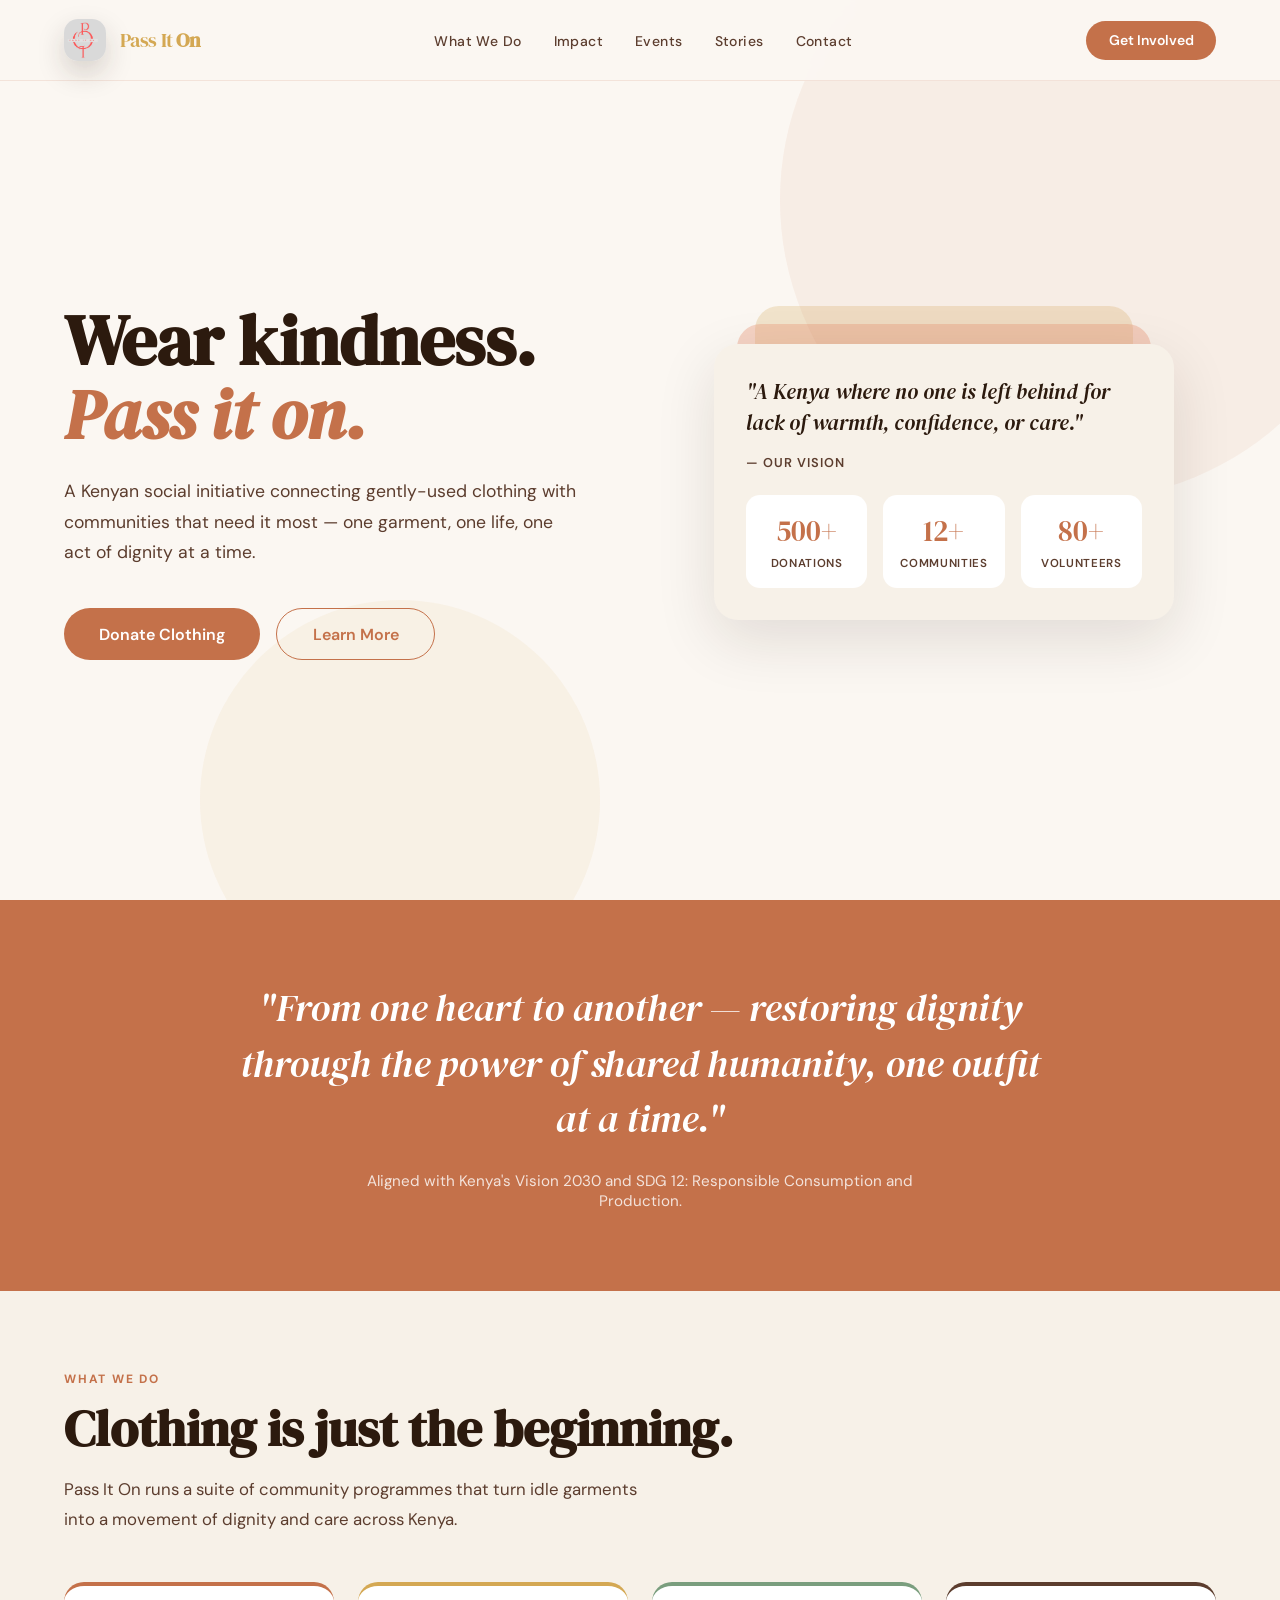
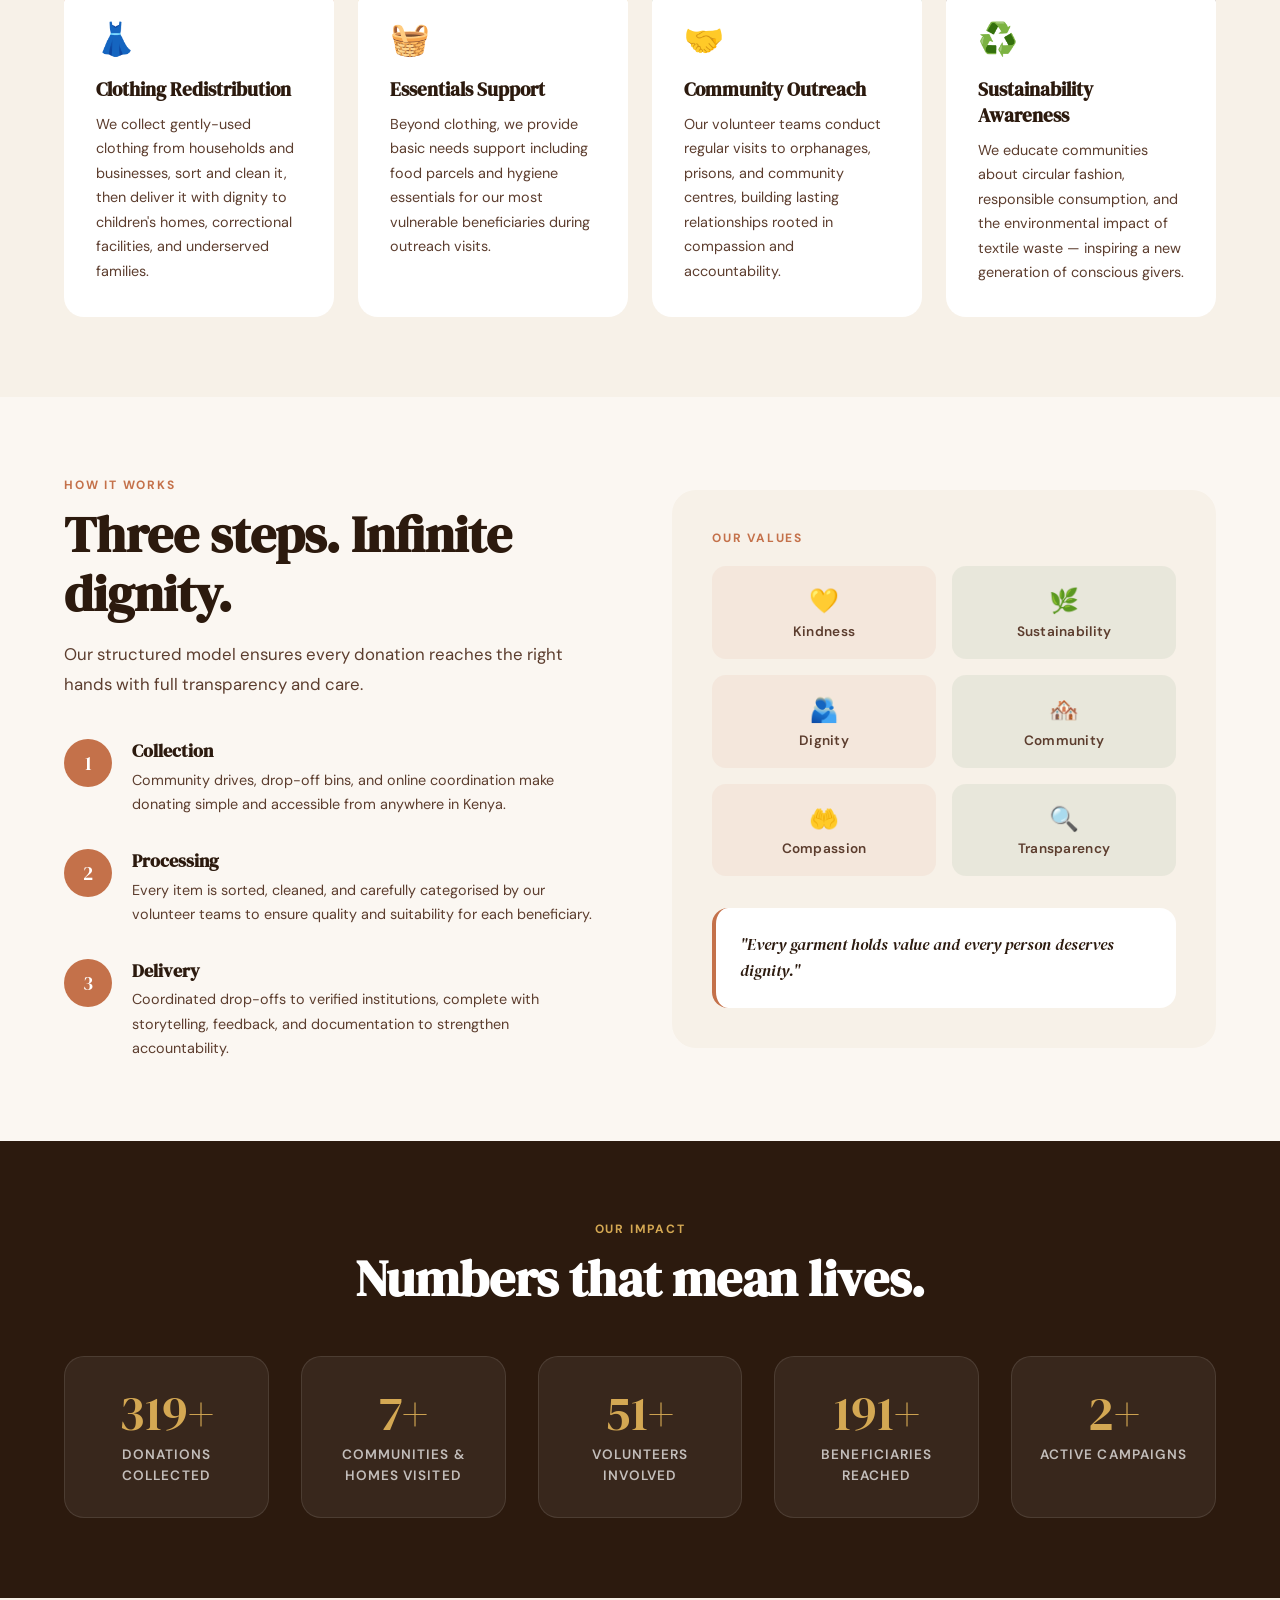
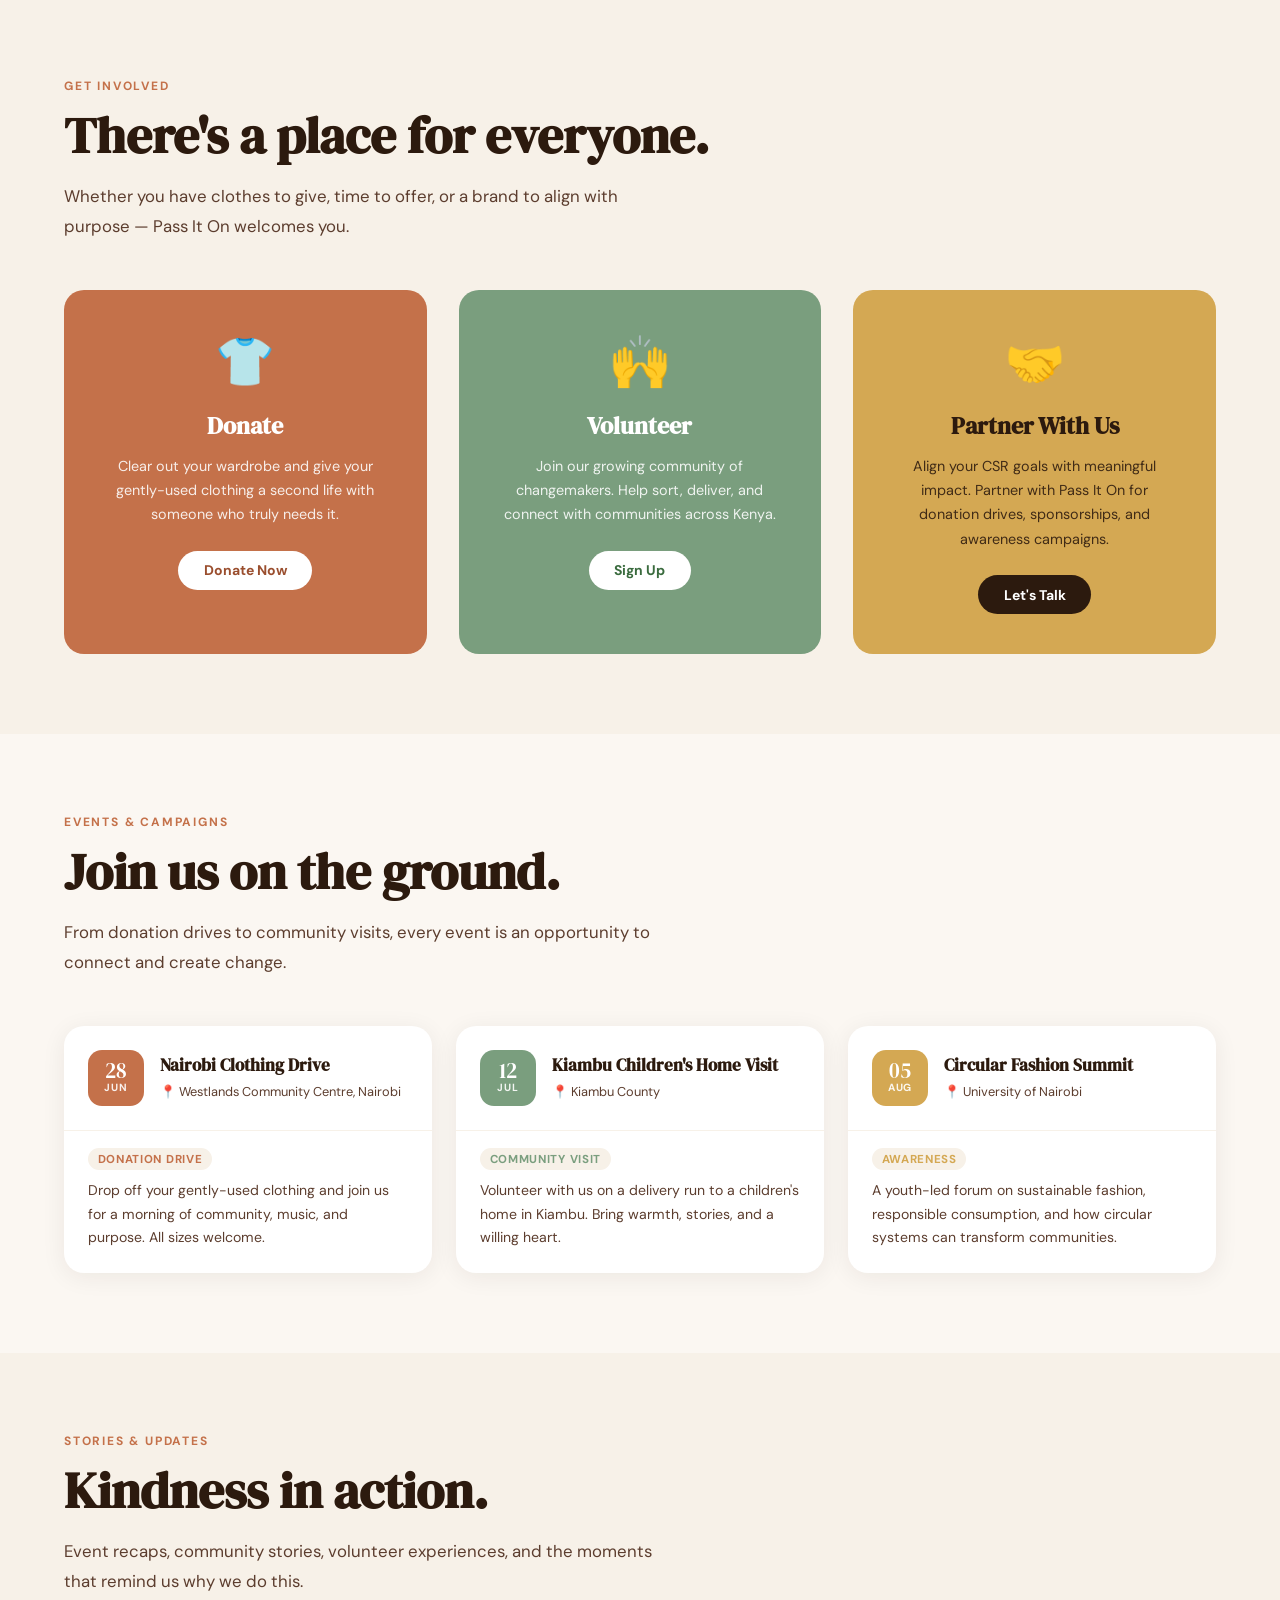
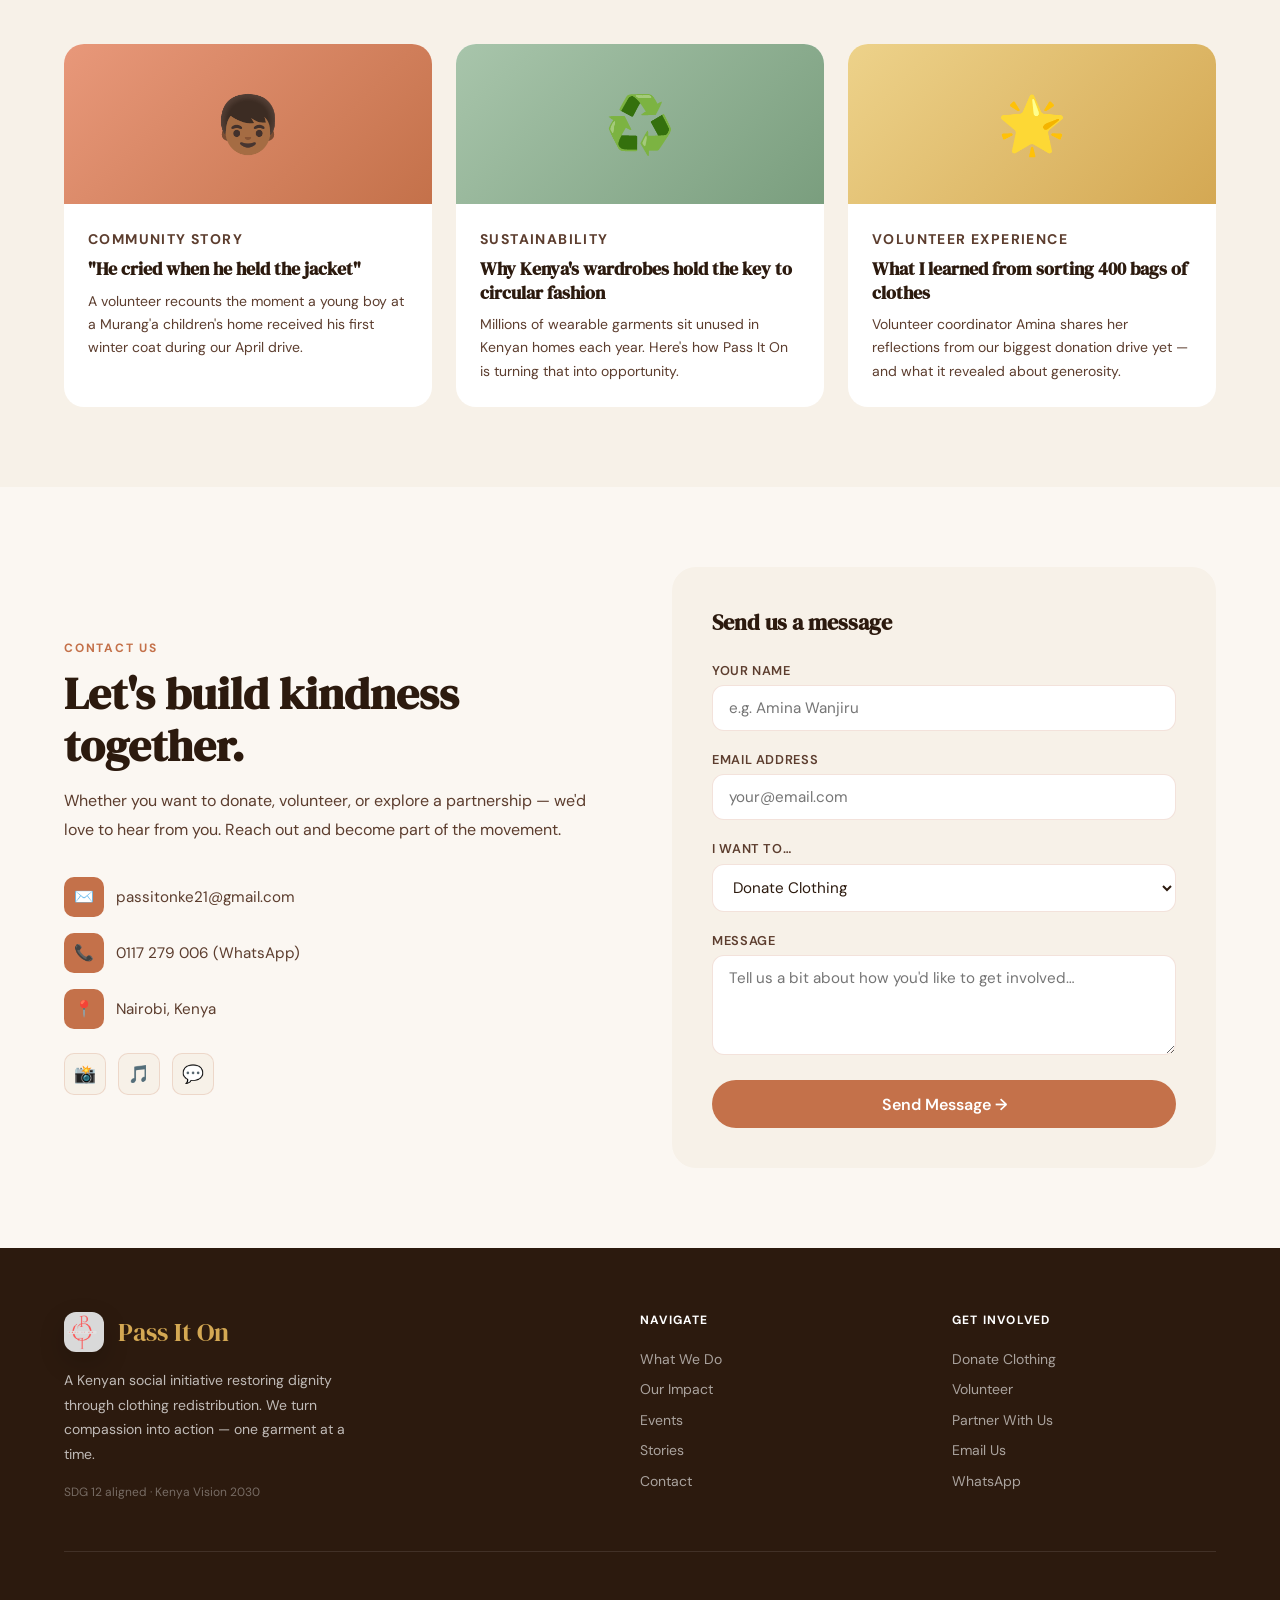
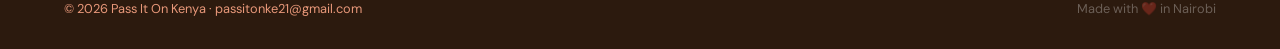
==== index.html @ bd27fc32 "fix: rename homepage to index.html" ====
<!DOCTYPE html>
<html lang="en">
<head>
<meta charset="UTF-8" />
<meta name="viewport" content="width=device-width, initial-scale=1.0" />
<title>Pass It On – Wear Kindness. Pass It On.</title>
<link href="https://fonts.googleapis.com/css2?family=DM+Serif+Display:ital@0;1&family=DM+Sans:wght@300;400;500;600&display=swap" rel="stylesheet" />
<link rel="stylesheet" href="style.css" />

</head>
<body>

<!-- NAV -->
<nav>
  <a class="nav-logo" href="#">
    <img src="pass-it-on-logo.jpeg" alt="Pass It On logo" />
    <span>Pass It <strong>On</strong></span>
  </a>
  <button class="nav-toggle" aria-label="Toggle navigation">☰</button>
  <ul class="nav-links">
    <li><a href="#what-we-do">What We Do</a></li>
    <li><a href="#impact">Impact</a></li>
    <li><a href="#events">Events</a></li>
    <li><a href="#blog">Stories</a></li>
    <li><a href="#contact">Contact</a></li>
  </ul>
  <a class="btn btn-clay" href="#get-involved">Get Involved</a>
</nav>

<!-- HERO -->
<section id="hero">
  <div class="hero-bg-circle hero-bg-circle-1"></div>
  <div class="hero-bg-circle hero-bg-circle-2"></div>

  <div class="hero-content">
    <h1 class="hero-tagline">Wear kindness.<br><em>Pass it on.</em></h1>
    <p class="hero-desc">A Kenyan social initiative connecting gently-used clothing with communities that need it most — one garment, one life, one act of dignity at a time.</p>
    <div class="hero-ctas">
      <a class="btn btn-clay btn-lg" href="#get-involved">Donate Clothing</a>
      <a class="btn btn-outline btn-lg" href="#what-we-do">Learn More</a>
    </div>
  </div>

  <div class="hero-visual">
    <div class="hero-card-stack">
      <div class="hero-card-back2"></div>
      <div class="hero-card-back"></div>
      <div class="hero-card">
        <p class="hero-quote">"A Kenya where no one is left behind for lack of warmth, confidence, or care."</p>
        <p style="font-size:0.8rem; color:var(--brown-mid); font-weight:600; text-transform:uppercase; letter-spacing:0.08em;">— Our Vision</p>
        <div class="hero-stat-row">
          <div class="hero-stat">
            <span class="num">500+</span>
            <span class="lbl">Donations</span>
          </div>
          <div class="hero-stat">
            <span class="num">12+</span>
            <span class="lbl">Communities</span>
          </div>
          <div class="hero-stat">
            <span class="num">80+</span>
            <span class="lbl">Volunteers</span>
          </div>
        </div>
      </div>
    </div>
  </div>
</section>

<!-- MISSION BAND -->
<section id="mission">
  <p class="mission-quote">"From one heart to another — restoring dignity through the power of shared humanity, one outfit at a time."</p>
  <p class="mission-sub">Aligned with Kenya's Vision 2030 and SDG 12: Responsible Consumption and Production.</p>
</section>

<!-- WHAT WE DO -->
<section id="what-we-do">
  <div class="reveal">
    <span class="section-label">What We Do</span>
    <h2 class="section-title">Clothing is just the beginning.</h2>
    <p class="section-desc">Pass It On runs a suite of community programmes that turn idle garments into a movement of dignity and care across Kenya.</p>
  </div>
  <div class="what-grid">
    <div class="what-card clay reveal">
      <span class="what-icon">👗</span>
      <h3>Clothing Redistribution</h3>
      <p>We collect gently-used clothing from households and businesses, sort and clean it, then deliver it with dignity to children's homes, correctional facilities, and underserved families.</p>
    </div>
    <div class="what-card gold reveal">
      <span class="what-icon">🧺</span>
      <h3>Essentials Support</h3>
      <p>Beyond clothing, we provide basic needs support including food parcels and hygiene essentials for our most vulnerable beneficiaries during outreach visits.</p>
    </div>
    <div class="what-card sage reveal">
      <span class="what-icon">🤝</span>
      <h3>Community Outreach</h3>
      <p>Our volunteer teams conduct regular visits to orphanages, prisons, and community centres, building lasting relationships rooted in compassion and accountability.</p>
    </div>
    <div class="what-card brown reveal">
      <span class="what-icon">♻️</span>
      <h3>Sustainability Awareness</h3>
      <p>We educate communities about circular fashion, responsible consumption, and the environmental impact of textile waste — inspiring a new generation of conscious givers.</p>
    </div>
  </div>
</section>

<!-- HOW IT WORKS -->
<section id="how">
  <div class="reveal">
    <span class="section-label">How It Works</span>
    <h2 class="section-title">Three steps. Infinite dignity.</h2>
    <p class="section-desc">Our structured model ensures every donation reaches the right hands with full transparency and care.</p>
    <div class="steps-list">
      <div class="step">
        <div class="step-num">1</div>
        <div class="step-body">
          <h4>Collection</h4>
          <p>Community drives, drop-off bins, and online coordination make donating simple and accessible from anywhere in Kenya.</p>
        </div>
      </div>
      <div class="step">
        <div class="step-num">2</div>
        <div class="step-body">
          <h4>Processing</h4>
          <p>Every item is sorted, cleaned, and carefully categorised by our volunteer teams to ensure quality and suitability for each beneficiary.</p>
        </div>
      </div>
      <div class="step">
        <div class="step-num">3</div>
        <div class="step-body">
          <h4>Delivery</h4>
          <p>Coordinated drop-offs to verified institutions, complete with storytelling, feedback, and documentation to strengthen accountability.</p>
        </div>
      </div>
    </div>
  </div>

  <div class="how-visual reveal">
    <span class="section-label" style="margin-bottom:1.25rem; display:block;">Our Values</span>
    <div class="values-grid">
      <div class="value-chip"><span class="emoji">💛</span>Kindness</div>
      <div class="value-chip"><span class="emoji">🌿</span>Sustainability</div>
      <div class="value-chip"><span class="emoji">🫂</span>Dignity</div>
      <div class="value-chip"><span class="emoji">🏘️</span>Community</div>
      <div class="value-chip"><span class="emoji">🤲</span>Compassion</div>
      <div class="value-chip"><span class="emoji">🔍</span>Transparency</div>
    </div>
    <div style="margin-top:2rem; padding:1.5rem; background:white; border-radius:16px; border-left:4px solid var(--clay);">
      <p style="font-family:'DM Serif Display',serif; font-style:italic; font-size:1rem; color:var(--brown-dark); line-height:1.6;">"Every garment holds value and every person deserves dignity."</p>
    </div>
  </div>
</section>

<!-- IMPACT -->
<section id="impact">
  <span class="section-label">Our Impact</span>
  <h2 class="section-title">Numbers that mean lives.</h2>
  <div class="impact-grid">
    <div class="impact-card reveal">
      <span class="impact-num">500+</span>
      <span class="impact-label">Donations Collected</span>
    </div>
    <div class="impact-card reveal">
      <span class="impact-num">12+</span>
      <span class="impact-label">Communities & Homes Visited</span>
    </div>
    <div class="impact-card reveal">
      <span class="impact-num">80+</span>
      <span class="impact-label">Volunteers Involved</span>
    </div>
    <div class="impact-card reveal">
      <span class="impact-num">300+</span>
      <span class="impact-label">Beneficiaries Reached</span>
    </div>
    <div class="impact-card reveal">
      <span class="impact-num">4</span>
      <span class="impact-label">Active Campaigns</span>
    </div>
  </div>
</section>

<!-- GET INVOLVED -->
<section id="get-involved">
  <div class="reveal">
    <span class="section-label">Get Involved</span>
    <h2 class="section-title">There's a place for everyone.</h2>
    <p class="section-desc">Whether you have clothes to give, time to offer, or a brand to align with purpose — Pass It On welcomes you.</p>
  </div>
  <div class="involve-grid">
    <div class="involve-card donate reveal">
      <span class="involve-icon">👕</span>
      <h3>Donate</h3>
      <p>Clear out your wardrobe and give your gently-used clothing a second life with someone who truly needs it.</p>
      <a href="#contact" class="btn-white">Donate Now</a>
    </div>
    <div class="involve-card volunteer reveal">
      <span class="involve-icon">🙌</span>
      <h3>Volunteer</h3>
      <p>Join our growing community of changemakers. Help sort, deliver, and connect with communities across Kenya.</p>
      <a href="#contact" class="btn-white">Sign Up</a>
    </div>
    <div class="involve-card partner reveal">
      <span class="involve-icon">🤝</span>
      <h3>Partner With Us</h3>
      <p>Align your CSR goals with meaningful impact. Partner with Pass It On for donation drives, sponsorships, and awareness campaigns.</p>
      <a href="#contact" class="btn-white">Let's Talk</a>
    </div>
  </div>
</section>

<!-- EVENTS -->
<section id="events">
  <div class="reveal">
    <span class="section-label">Events & Campaigns</span>
    <h2 class="section-title">Join us on the ground.</h2>
    <p class="section-desc">From donation drives to community visits, every event is an opportunity to connect and create change.</p>
  </div>
  <div class="events-grid">
    <div class="event-card reveal">
      <div class="event-header">
        <div class="event-date-box">
          <span class="day">28</span>
          <span class="mon">Jun</span>
        </div>
        <div class="event-info">
          <h4>Nairobi Clothing Drive</h4>
          <span>📍 Westlands Community Centre, Nairobi</span>
        </div>
      </div>
      <div class="event-body">
        <span class="event-tag">Donation Drive</span>
        <p>Drop off your gently-used clothing and join us for a morning of community, music, and purpose. All sizes welcome.</p>
      </div>
    </div>
    <div class="event-card reveal">
      <div class="event-header">
        <div class="event-date-box" style="background:var(--sage);">
          <span class="day">12</span>
          <span class="mon">Jul</span>
        </div>
        <div class="event-info">
          <h4>Kiambu Children's Home Visit</h4>
          <span>📍 Kiambu County</span>
        </div>
      </div>
      <div class="event-body">
        <span class="event-tag" style="color:var(--sage);">Community Visit</span>
        <p>Volunteer with us on a delivery run to a children's home in Kiambu. Bring warmth, stories, and a willing heart.</p>
      </div>
    </div>
    <div class="event-card reveal">
      <div class="event-header">
        <div class="event-date-box" style="background:var(--gold);">
          <span class="day">05</span>
          <span class="mon">Aug</span>
        </div>
        <div class="event-info">
          <h4>Circular Fashion Summit</h4>
          <span>📍 University of Nairobi</span>
        </div>
      </div>
      <div class="event-body">
        <span class="event-tag" style="color:var(--gold);">Awareness</span>
        <p>A youth-led forum on sustainable fashion, responsible consumption, and how circular systems can transform communities.</p>
      </div>
    </div>
  </div>
</section>

<!-- BLOG -->
<section id="blog">
  <div class="reveal">
    <span class="section-label">Stories & Updates</span>
    <h2 class="section-title">Kindness in action.</h2>
    <p class="section-desc">Event recaps, community stories, volunteer experiences, and the moments that remind us why we do this.</p>
  </div>
  <div class="blog-grid">
    <div class="blog-card reveal">
      <div class="blog-thumb">👦🏾</div>
      <div class="blog-content">
        <p class="blog-category">Community Story</p>
        <h3>"He cried when he held the jacket"</h3>
        <p>A volunteer recounts the moment a young boy at a Murang'a children's home received his first winter coat during our April drive.</p>
      </div>
    </div>
    <div class="blog-card reveal">
      <div class="blog-thumb">♻️</div>
      <div class="blog-content">
        <p class="blog-category">Sustainability</p>
        <h3>Why Kenya's wardrobes hold the key to circular fashion</h3>
        <p>Millions of wearable garments sit unused in Kenyan homes each year. Here's how Pass It On is turning that into opportunity.</p>
      </div>
    </div>
    <div class="blog-card reveal">
      <div class="blog-thumb">🌟</div>
      <div class="blog-content">
        <p class="blog-category">Volunteer Experience</p>
        <h3>What I learned from sorting 400 bags of clothes</h3>
        <p>Volunteer coordinator Amina shares her reflections from our biggest donation drive yet — and what it revealed about generosity.</p>
      </div>
    </div>
  </div>
</section>

<!-- CONTACT -->
<section id="contact">
  <div class="contact-info reveal">
    <span class="section-label">Contact Us</span>
    <h2>Let's build kindness together.</h2>
    <p>Whether you want to donate, volunteer, or explore a partnership — we'd love to hear from you. Reach out and become part of the movement.</p>

    <div class="contact-detail">
      <div class="icon">✉️</div>
      <a href="mailto:passitonke21@gmail.com" style="color:inherit; text-decoration:none;">passitonke21@gmail.com</a>
    </div>
    <div class="contact-detail">
      <div class="icon">📞</div>
      <a href="https://wa.me/254117279006" target="_blank" style="color:inherit; text-decoration:none;">0117 279 006 (WhatsApp)</a>
    </div>
    <div class="contact-detail">
      <div class="icon">📍</div>
      <span>Nairobi, Kenya</span>
    </div>

    <div class="social-row">
      <a class="social-btn" href="#" title="Instagram">📸</a>
      <a class="social-btn" href="#" title="TikTok">🎵</a>
      <a class="social-btn" href="https://wa.me/254117279006" target="_blank" title="WhatsApp">💬</a>
    </div>
  </div>

  <div class="contact-form reveal">
    <h3 style="font-family:'DM Serif Display',serif; font-size:1.4rem; color:var(--brown-dark); margin-bottom:1.5rem;">Send us a message</h3>
    <div class="form-group">
      <label>Your Name</label>
      <input type="text" placeholder="e.g. Amina Wanjiru" />
    </div>
    <div class="form-group">
      <label>Email Address</label>
      <input type="email" placeholder="your@email.com" />
    </div>
    <div class="form-group">
      <label>I want to…</label>
      <select>
        <option>Donate Clothing</option>
        <option>Volunteer</option>
        <option>Partner With Us</option>
        <option>Something Else</option>
      </select>
    </div>
    <div class="form-group">
      <label>Message</label>
      <textarea placeholder="Tell us a bit about how you'd like to get involved…"></textarea>
    </div>
    <button class="btn btn-clay" style="width:100%; justify-content:center; font-size:1rem; padding:0.85rem;">Send Message →</button>
  </div>
</section>

<!-- FOOTER -->
<footer>
  <div class="footer-top">
    <div class="footer-brand">
      <span class="logo"><img src="pass-it-on-logo.jpeg" alt="Pass It On logo" /><span>Pass It <span>On</span></span></span>
      <p>A Kenyan social initiative restoring dignity through clothing redistribution. We turn compassion into action — one garment at a time.</p>
      <p style="margin-top:1rem; font-size:0.75rem; opacity:0.5;">SDG 12 aligned · Kenya Vision 2030</p>
    </div>
    <div class="footer-col">
      <h4>Navigate</h4>
      <ul>
        <li><a href="#what-we-do">What We Do</a></li>
        <li><a href="#impact">Our Impact</a></li>
        <li><a href="#events">Events</a></li>
        <li><a href="#blog">Stories</a></li>
        <li><a href="#contact">Contact</a></li>
      </ul>
    </div>
    <div class="footer-col">
      <h4>Get Involved</h4>
      <ul>
        <li><a href="#get-involved">Donate Clothing</a></li>
        <li><a href="#get-involved">Volunteer</a></li>
        <li><a href="#get-involved">Partner With Us</a></li>
        <li><a href="mailto:passitonke21@gmail.com">Email Us</a></li>
        <li><a href="https://wa.me/254117279006">WhatsApp</a></li>
      </ul>
    </div>
  </div>
  <div class="footer-bottom">
    <span>© <span id="current-year"></span> Pass It On Kenya · <span>passitonke21@gmail.com</span></span>
    <span style="color:rgba(255,255,255,0.3);">Made with ❤️ in Nairobi</span>
  </div>
</footer>
<script src="script.js"></script>
</body>
</html>
---- style.css ----
:root {
  --clay: #C4714A;
  --clay-light: #E8987A;
  --clay-dark: #9A4E2E;
  --gold: #D4A853;
  --gold-light: #EDD28A;
  --sage: #7A9E7E;
  --sage-light: #A8C5AB;
  --cream: #F7F1E8;
  --warm-white: #FBF7F2;
  --brown-dark: #2C1A0E;
  --brown-mid: #5C3D2E;
  --text-body: #3D2B1F;
}

*, *::before, *::after { box-sizing: border-box; margin: 0; padding: 0; }
html { scroll-behavior: smooth; }
body {
  font-family: 'DM Sans', sans-serif;
  background: var(--warm-white);
  color: var(--text-body);
  overflow-x: hidden;
}

/* ── NAV ── */
nav {
  position: fixed; top: 0; left: 0; right: 0; z-index: 100;
  display: flex; align-items: center; justify-content: space-between;
  padding: 1.2rem 5vw;
  background: rgba(251,247,242,0.92);
  backdrop-filter: blur(10px);
  border-bottom: 1px solid rgba(196,113,74,0.15);
}

.nav-logo {
  display: inline-flex;
  align-items: center;
  gap: 0.85rem;
  font-family: 'DM Serif Display', serif;
  font-size: 1.25rem;
  color: var(--clay-dark);
  letter-spacing: -0.02em;
  text-decoration: none;
}
.nav-logo img {
  width: 42px;
  height: 42px;
  border-radius: 14px;
  object-fit: cover;
  box-shadow: 0 12px 28px rgba(44,26,14,0.18);
}
.nav-logo span { color: var(--gold); }

.nav-links {
  display: flex; gap: 2rem; list-style: none;
  align-items: center;
}
.nav-links a {
  font-size: 0.875rem; font-weight: 500;
  color: var(--brown-mid);
  text-decoration: none;
  letter-spacing: 0.03em;
  transition: color 0.2s;
}
.nav-links a:hover { color: var(--clay); }

.nav-toggle {
  display: none;
  width: 44px;
  height: 44px;
  border-radius: 14px;
  border: 1.5px solid rgba(196,113,74,0.3);
  background: white;
  color: var(--brown-dark);
  cursor: pointer;
  align-items: center;
  justify-content: center;
}

.btn {
  display: inline-flex; align-items: center; gap: 0.5rem;
  padding: 0.65rem 1.4rem;
  border-radius: 100px;
  font-family: 'DM Sans', sans-serif;
  font-weight: 600;
  font-size: 0.875rem;
  cursor: pointer;
  text-decoration: none;
  transition: all 0.25s;
  border: none;
}
.btn-clay { background: var(--clay); color: #fff; }
.btn-clay:hover { background: var(--clay-dark); transform: translateY(-1px); box-shadow: 0 6px 20px rgba(196,113,74,0.35); }
.btn-outline { background: transparent; color: var(--clay); border: 1.5px solid var(--clay); }
.btn-outline:hover { background: var(--clay); color: #fff; }
.btn-gold { background: var(--gold); color: var(--brown-dark); }
.btn-gold:hover { background: var(--gold-light); transform: translateY(-1px); box-shadow: 0 6px 20px rgba(212,168,83,0.35); }
.btn-sage { background: var(--sage); color: #fff; }
.btn-sage:hover { background: #5c8260; transform: translateY(-1px); }
.btn-lg { padding: 0.9rem 2.2rem; font-size: 1rem; }

/* ── HERO ── */
#hero {
  min-height: 100vh;
  display: grid;
  grid-template-columns: 1fr 1fr;
  align-items: center;
  padding: 8rem 5vw 4rem;
  gap: 4rem;
  position: relative;
  overflow: hidden;
}

.hero-bg-circle {
  position: absolute;
  border-radius: 50%;
  opacity: 0.08;
}
.hero-bg-circle-1 { width: 600px; height: 600px; background: var(--clay); top: -100px; right: -100px; }
.hero-bg-circle-2 { width: 400px; height: 400px; background: var(--gold); bottom: -100px; left: 200px; }

.hero-tagline {
  font-family: 'DM Serif Display', serif;
  font-size: clamp(2.8rem, 5.5vw, 5rem);
  line-height: 1.05;
  color: var(--brown-dark);
  margin-bottom: 1.5rem;
  animation: fadeUp 0.8s ease both;
}
.hero-tagline em { font-style: italic; color: var(--clay); }

.hero-desc {
  font-size: 1.1rem;
  line-height: 1.75;
  color: var(--brown-mid);
  max-width: 520px;
  margin-bottom: 2.5rem;
  animation: fadeUp 0.8s 0.15s ease both;
}

.hero-ctas {
  display: flex; gap: 1rem; flex-wrap: wrap;
  animation: fadeUp 0.8s 0.3s ease both;
}

.hero-visual {
  position: relative;
  animation: fadeIn 1s 0.4s ease both;
}

.hero-card-stack {
  position: relative;
  width: 100%;
  max-width: 460px;
  margin: 0 auto;
}

.hero-card {
  background: var(--cream);
  border-radius: 24px;
  padding: 2rem;
  box-shadow: 0 20px 60px rgba(44,26,14,0.12);
}

.hero-card-back {
  position: absolute;
  width: 90%; height: 100%;
  top: -20px; left: 5%;
  background: var(--clay-light);
  border-radius: 24px;
  opacity: 0.4;
  z-index: -1;
}
.hero-card-back2 {
  position: absolute;
  width: 82%; height: 100%;
  top: -38px; left: 9%;
  background: var(--gold);
  border-radius: 24px;
  opacity: 0.25;
  z-index: -2;
}

.hero-quote {
  font-family: 'DM Serif Display', serif;
  font-style: italic;
  font-size: 1.3rem;
  color: var(--brown-dark);
  line-height: 1.5;
  margin-bottom: 1rem;
}

.hero-stat-row {
  display: grid; grid-template-columns: repeat(3,1fr); gap: 1rem;
  margin-top: 1.5rem;
}
.hero-stat {
  text-align: center;
  background: white;
  border-radius: 14px;
  padding: 1rem 0.5rem;
}
.hero-stat .num {
  font-family: 'DM Serif Display', serif;
  font-size: 1.8rem;
  color: var(--clay);
  display: block;
}
.hero-stat .lbl {
  font-size: 0.72rem;
  color: var(--brown-mid);
  text-transform: uppercase;
  letter-spacing: 0.06em;
  font-weight: 600;
}

/* ── SECTION SHARED ── */
section { padding: 5rem 5vw; }

.section-label {
  font-size: 0.75rem;
  font-weight: 700;
  letter-spacing: 0.15em;
  text-transform: uppercase;
  color: var(--clay);
  margin-bottom: 0.75rem;
  display: block;
}

.section-title {
  font-family: 'DM Serif Display', serif;
  font-size: clamp(2rem, 4vw, 3.2rem);
  color: var(--brown-dark);
  line-height: 1.15;
  margin-bottom: 1rem;
}

.section-desc {
  font-size: 1.05rem;
  color: var(--brown-mid);
  line-height: 1.8;
  max-width: 600px;
}

/* ── MISSION BAND ── */
#mission {
  background: var(--clay);
  color: white;
  text-align: center;
  padding: 5rem 5vw;
}
#mission .mission-quote {
  font-family: 'DM Serif Display', serif;
  font-size: clamp(1.4rem, 3vw, 2.4rem);
  font-style: italic;
  max-width: 800px;
  margin: 0 auto 1.5rem;
  line-height: 1.45;
}
#mission .mission-sub {
  font-size: 0.95rem;
  opacity: 0.8;
  max-width: 600px;
  margin: 0 auto;
}

/* ── WHAT WE DO ── */
#what-we-do { background: var(--cream); }

.what-grid {
  display: grid;
  grid-template-columns: repeat(auto-fit, minmax(240px, 1fr));
  gap: 1.5rem;
  margin-top: 3rem;
}

.what-card {
  background: white;
  border-radius: 20px;
  padding: 2rem;
  border-top: 4px solid transparent;
  transition: transform 0.25s, box-shadow 0.25s;
  position: relative;
  overflow: hidden;
}
.what-card:hover { transform: translateY(-6px); box-shadow: 0 20px 50px rgba(44,26,14,0.1); }
.what-card.clay { border-top-color: var(--clay); }
.what-card.gold { border-top-color: var(--gold); }
.what-card.sage { border-top-color: var(--sage); }
.what-card.brown { border-top-color: var(--brown-mid); }

.what-icon {
  font-size: 2rem; margin-bottom: 1rem; display: block;
}
.what-card h3 {
  font-family: 'DM Serif Display', serif;
  font-size: 1.2rem;
  margin-bottom: 0.6rem;
  color: var(--brown-dark);
}
.what-card p {
  font-size: 0.9rem;
  line-height: 1.7;
  color: var(--brown-mid);
}

/* ── HOW IT WORKS ── */
#how {
  display: grid;
  grid-template-columns: 1fr 1fr;
  gap: 4rem;
  align-items: center;
}

.steps-list {
  display: flex;
  flex-direction: column;
  gap: 2rem;
  margin-top: 2.5rem;
}
.step {
  display: flex;
  gap: 1.25rem;
  align-items: flex-start;
}
.step-num {
  min-width: 48px; height: 48px;
  border-radius: 50%;
  background: var(--clay);
  color: white;
  font-family: 'DM Serif Display', serif;
  font-size: 1.2rem;
  display: flex; align-items: center; justify-content: center;
  flex-shrink: 0;
}
.step-body h4 {
  font-family: 'DM Serif Display', serif;
  font-size: 1.1rem;
  color: var(--brown-dark);
  margin-bottom: 0.3rem;
}
.step-body p {
  font-size: 0.9rem;
  color: var(--brown-mid);
  line-height: 1.7;
}

.how-visual {
  background: var(--cream);
  border-radius: 24px;
  padding: 2.5rem;
}
.values-grid {
  display: grid; grid-template-columns: 1fr 1fr; gap: 1rem;
}
.value-chip {
  background: white;
  border-radius: 14px;
  padding: 1.2rem;
  text-align: center;
  font-weight: 600;
  font-size: 0.85rem;
  color: var(--brown-mid);
  letter-spacing: 0.02em;
}
.value-chip .emoji { font-size: 1.5rem; display: block; margin-bottom: 0.4rem; }
.value-chip:nth-child(odd) { background: rgba(196,113,74,0.08); }
.value-chip:nth-child(even) { background: rgba(122,158,126,0.12); }

/* ── IMPACT ── */
#impact { background: var(--brown-dark); color: white; text-align: center; }
#impact .section-title { color: white; }
#impact .section-label { color: var(--gold); }

.impact-grid {
  display: grid;
  grid-template-columns: repeat(auto-fit, minmax(180px, 1fr));
  gap: 2rem;
  margin-top: 3rem;
}
.impact-card {
  padding: 2rem 1rem;
  background: rgba(255,255,255,0.06);
  border-radius: 20px;
  border: 1px solid rgba(255,255,255,0.1);
  transition: background 0.25s;
}
.impact-card:hover { background: rgba(255,255,255,0.1); }
.impact-num {
  font-family: 'DM Serif Display', serif;
  font-size: 3rem;
  color: var(--gold);
  display: block;
  line-height: 1;
  margin-bottom: 0.4rem;
}
.impact-label {
  font-size: 0.85rem;
  opacity: 0.7;
  text-transform: uppercase;
  letter-spacing: 0.08em;
  font-weight: 600;
}

/* ── GET INVOLVED ── */
#get-involved { background: var(--cream); }

.involve-grid {
  display: grid;
  grid-template-columns: repeat(3, 1fr);
  gap: 2rem;
  margin-top: 3rem;
}

.involve-card {
  border-radius: 20px;
  padding: 2.5rem;
  text-align: center;
  position: relative;
  overflow: hidden;
}
.involve-card.donate { background: var(--clay); color: white; }
.involve-card.volunteer { background: var(--sage); color: white; }
.involve-card.partner { background: var(--gold); color: var(--brown-dark); }

.involve-icon {
  font-size: 3rem; display: block; margin-bottom: 1rem;
}
.involve-card h3 {
  font-family: 'DM Serif Display', serif;
  font-size: 1.5rem;
  margin-bottom: 0.75rem;
}
.involve-card p {
  font-size: 0.9rem;
  line-height: 1.7;
  opacity: 0.88;
  margin-bottom: 1.5rem;
}
.involve-card .btn-white {
  background: white;
  border: none;
  border-radius: 100px;
  padding: 0.65rem 1.6rem;
  font-size: 0.875rem;
  font-weight: 700;
  cursor: pointer;
  font-family: 'DM Sans', sans-serif;
  transition: all 0.2s;
  text-decoration: none;
  display: inline-block;
}
.involve-card.donate .btn-white { color: var(--clay-dark); }
.involve-card.volunteer .btn-white { color: #3a6b3e; }
.involve-card.partner .btn-white { background: var(--brown-dark); color: white; }
.involve-card .btn-white:hover { transform: scale(1.04); }

/* ── EVENTS ── */
#events {}
.events-grid {
  display: grid;
  grid-template-columns: repeat(auto-fit, minmax(300px, 1fr));
  gap: 1.5rem;
  margin-top: 3rem;
}
.event-card {
  background: white;
  border-radius: 20px;
  overflow: hidden;
  box-shadow: 0 4px 24px rgba(44,26,14,0.07);
  transition: transform 0.25s, box-shadow 0.25s;
}
.event-card:hover { transform: translateY(-4px); box-shadow: 0 12px 40px rgba(44,26,14,0.12); }
.event-header {
  padding: 1.5rem;
  display: flex; align-items: center; gap: 1rem;
}
.event-date-box {
  min-width: 56px;
  height: 56px;
  border-radius: 14px;
  background: var(--clay);
  color: white;
  display: flex; flex-direction: column;
  align-items: center; justify-content: center;
  flex-shrink: 0;
}
.event-date-box .day { font-family: 'DM Serif Display', serif; font-size: 1.3rem; line-height: 1; }
.event-date-box .mon { font-size: 0.65rem; font-weight: 700; letter-spacing: 0.08em; text-transform: uppercase; opacity: 0.9; }
.event-info h4 {
  font-family: 'DM Serif Display', serif;
  font-size: 1.05rem;
  color: var(--brown-dark);
  margin-bottom: 0.2rem;
}
.event-info span { font-size: 0.8rem; color: var(--brown-mid); }
.event-body {
  padding: 0 1.5rem 1.5rem;
  border-top: 1px solid var(--cream);
  padding-top: 1rem;
}
.event-body p { font-size: 0.88rem; color: var(--brown-mid); line-height: 1.65; }
.event-tag {
  display: inline-block;
  background: var(--cream);
  color: var(--clay);
  font-size: 0.72rem;
  font-weight: 700;
  padding: 0.2rem 0.6rem;
  border-radius: 100px;
  margin-bottom: 0.6rem;
  text-transform: uppercase;
  letter-spacing: 0.06em;
}

/* ── BLOG ── */
#blog { background: var(--cream); }
.blog-grid {
  display: grid;
  grid-template-columns: repeat(auto-fit, minmax(280px, 1fr));
  gap: 1.5rem;
  margin-top: 3rem;
}
.blog-card {
  background: white;
  border-radius: 20px;
  overflow: hidden;
  transition: transform 0.25s;
  cursor: pointer;
}
.blog-card:hover { transform: translateY(-4px); }
.blog-thumb {
  height: 160px;
  display: flex; align-items: center; justify-content: center;
  font-size: 3.5rem;
}
.blog-card:nth-child(1) .blog-thumb { background: linear-gradient(135deg, #E8987A 0%, #C4714A 100%); }
.blog-card:nth-child(2) .blog-thumb { background: linear-gradient(135deg, var(--sage-light) 0%, var(--sage) 100%); }
.blog-card:nth-child(3) .blog-thumb { background: linear-gradient(135deg, var(--gold-light) 0%, var(--gold) 100%); }
.blog-content { padding: 1.5rem; }
.blog-category {
  font-size: 0.7rem;
  font-weight: 700;
  text-transform: uppercase;
  letter-spacing: 0.1em;
  color: var(--clay);
  margin-bottom: 0.4rem;
}
.blog-content h3 {
  font-family: 'DM Serif Display', serif;
  font-size: 1.1rem;
  color: var(--brown-dark);
  margin-bottom: 0.5rem;
  line-height: 1.35;
}
.blog-content p { font-size: 0.875rem; color: var(--brown-mid); line-height: 1.65; }

/* ── CONTACT ── */
#contact {
  background: var(--warm-white);
  display: grid;
  grid-template-columns: 1fr 1fr;
  gap: 4rem;
  align-items: center;
}
.contact-info h2 {
  font-family: 'DM Serif Display', serif;
  font-size: clamp(2rem, 3.5vw, 3rem);
  color: var(--brown-dark);
  margin-bottom: 1rem;
  line-height: 1.15;
}
.contact-info p {
  font-size: 1rem;
  color: var(--brown-mid);
  line-height: 1.8;
  margin-bottom: 2rem;
}
.contact-detail {
  display: flex; align-items: center; gap: 0.75rem;
  margin-bottom: 1rem;
  font-size: 0.95rem;
  color: var(--brown-mid);
}
.contact-detail .icon {
  width: 40px; height: 40px;
  background: var(--clay);
  color: white;
  border-radius: 10px;
  display: flex; align-items: center; justify-content: center;
  font-size: 1rem;
  flex-shrink: 0;
}

.social-row {
  display: flex; gap: 0.75rem; margin-top: 1.5rem;
}
.social-btn {
  width: 42px; height: 42px;
  border-radius: 10px;
  background: var(--cream);
  border: 1.5px solid rgba(196,113,74,0.2);
  display: flex; align-items: center; justify-content: center;
  font-size: 1.1rem;
  cursor: pointer;
  transition: all 0.2s;
  text-decoration: none;
  color: var(--brown-dark);
}
.social-btn:hover { background: var(--clay); color: white; border-color: var(--clay); }

.contact-form {
  background: var(--cream);
  border-radius: 24px;
  padding: 2.5rem;
}
.form-group { margin-bottom: 1.25rem; }
.form-group label {
  display: block;
  font-size: 0.8rem;
  font-weight: 600;
  letter-spacing: 0.05em;
  color: var(--brown-mid);
  margin-bottom: 0.4rem;
  text-transform: uppercase;
}
.form-group input,
.form-group select,
.form-group textarea {
  width: 100%;
  background: white;
  border: 1.5px solid rgba(196,113,74,0.2);
  border-radius: 12px;
  padding: 0.75rem 1rem;
  font-family: 'DM Sans', sans-serif;
  font-size: 0.95rem;
  color: var(--brown-dark);
  outline: none;
  transition: border-color 0.2s;
}
.form-group input:focus,
.form-group select:focus,
.form-group textarea:focus { border-color: var(--clay); }
.form-group textarea { resize: vertical; min-height: 100px; }

footer {
  background: var(--brown-dark);
  color: rgba(255,255,255,0.7);
  padding: 4rem 5vw 2rem;
}
.footer-top {
  display: grid;
  grid-template-columns: 2fr 1fr 1fr;
  gap: 3rem;
  margin-bottom: 3rem;
  padding-bottom: 3rem;
  border-bottom: 1px solid rgba(255,255,255,0.1);
}
.footer-brand .logo {
  display: inline-flex;
  align-items: center;
  gap: 0.9rem;
  font-family: 'DM Serif Display', serif;
  font-size: 1.6rem;
  color: white;
  margin-bottom: 1rem;
}
.footer-brand .logo img {
  width: 40px;
  height: 40px;
  object-fit: cover;
  border-radius: 12px;
  box-shadow: 0 10px 26px rgba(0,0,0,0.18);
}
.footer-brand .logo span { color: var(--gold); }
.footer-brand p {
  font-size: 0.875rem;
  line-height: 1.75;
  max-width: 300px;
}
.footer-col h4 {
  font-size: 0.75rem;
  font-weight: 700;
  text-transform: uppercase;
  letter-spacing: 0.1em;
  color: white;
  margin-bottom: 1.2rem;
}
.footer-col ul { list-style: none; }
.footer-col ul li { margin-bottom: 0.6rem; }
.footer-col ul li a {
  font-size: 0.875rem;
  color: rgba(255,255,255,0.6);
  text-decoration: none;
  transition: color 0.2s;
}
.footer-col ul li a:hover { color: var(--gold); }
.footer-bottom {
  display: flex; justify-content: space-between; align-items: center;
  font-size: 0.8rem; color: rgba(255,255,255,0.4);
}
.footer-bottom span { color: var(--clay-light); }

@keyframes fadeUp {
  from { opacity: 0; transform: translateY(30px); }
  to { opacity: 1; transform: translateY(0); }
}
@keyframes fadeIn {
  from { opacity: 0; }
  to { opacity: 1; }
}

.reveal {
  opacity: 0;
  transform: translateY(24px);
  transition: opacity 0.65s ease, transform 0.65s ease;
}
.reveal.visible {
  opacity: 1;
  transform: none;
}

body.nav-open .nav-links {
  display: flex;
  position: absolute;
  top: 100%;
  left: 0;
  right: 0;
  flex-direction: column;
  gap: 0;
  background: rgba(251,247,242,0.98);
  padding: 1rem 5vw 1.5rem;
  border-bottom: 1px solid rgba(196,113,74,0.15);
}
body.nav-open .nav-links li { width: 100%; }
body.nav-open .nav-links a {
  padding: 0.9rem 0;
  width: 100%;
  display: block;
}

@media (max-width: 900px) {
  nav { padding: 0.9rem 4vw; }
  .nav-links { display: none; }
  .nav-toggle { display: inline-flex; }
  #hero { grid-template-columns: 1fr; padding-top: 6rem; }
  .hero-visual { display: none; }
  #how { grid-template-columns: 1fr; }
  .involve-grid { grid-template-columns: 1fr; }
  #contact { grid-template-columns: 1fr; }
  .footer-top { grid-template-columns: 1fr; }
}

@media (max-width: 640px) {
  body {
    font-size: 15px;
  }
  .hero-tagline { font-size: clamp(2.4rem, 8vw, 3.8rem); }
  .hero-stat-row { grid-template-columns: 1fr; }
  .events-grid { grid-template-columns: 1fr; }
  .blog-grid { grid-template-columns: 1fr; }
  .contact-form { padding: 1.8rem; }
}
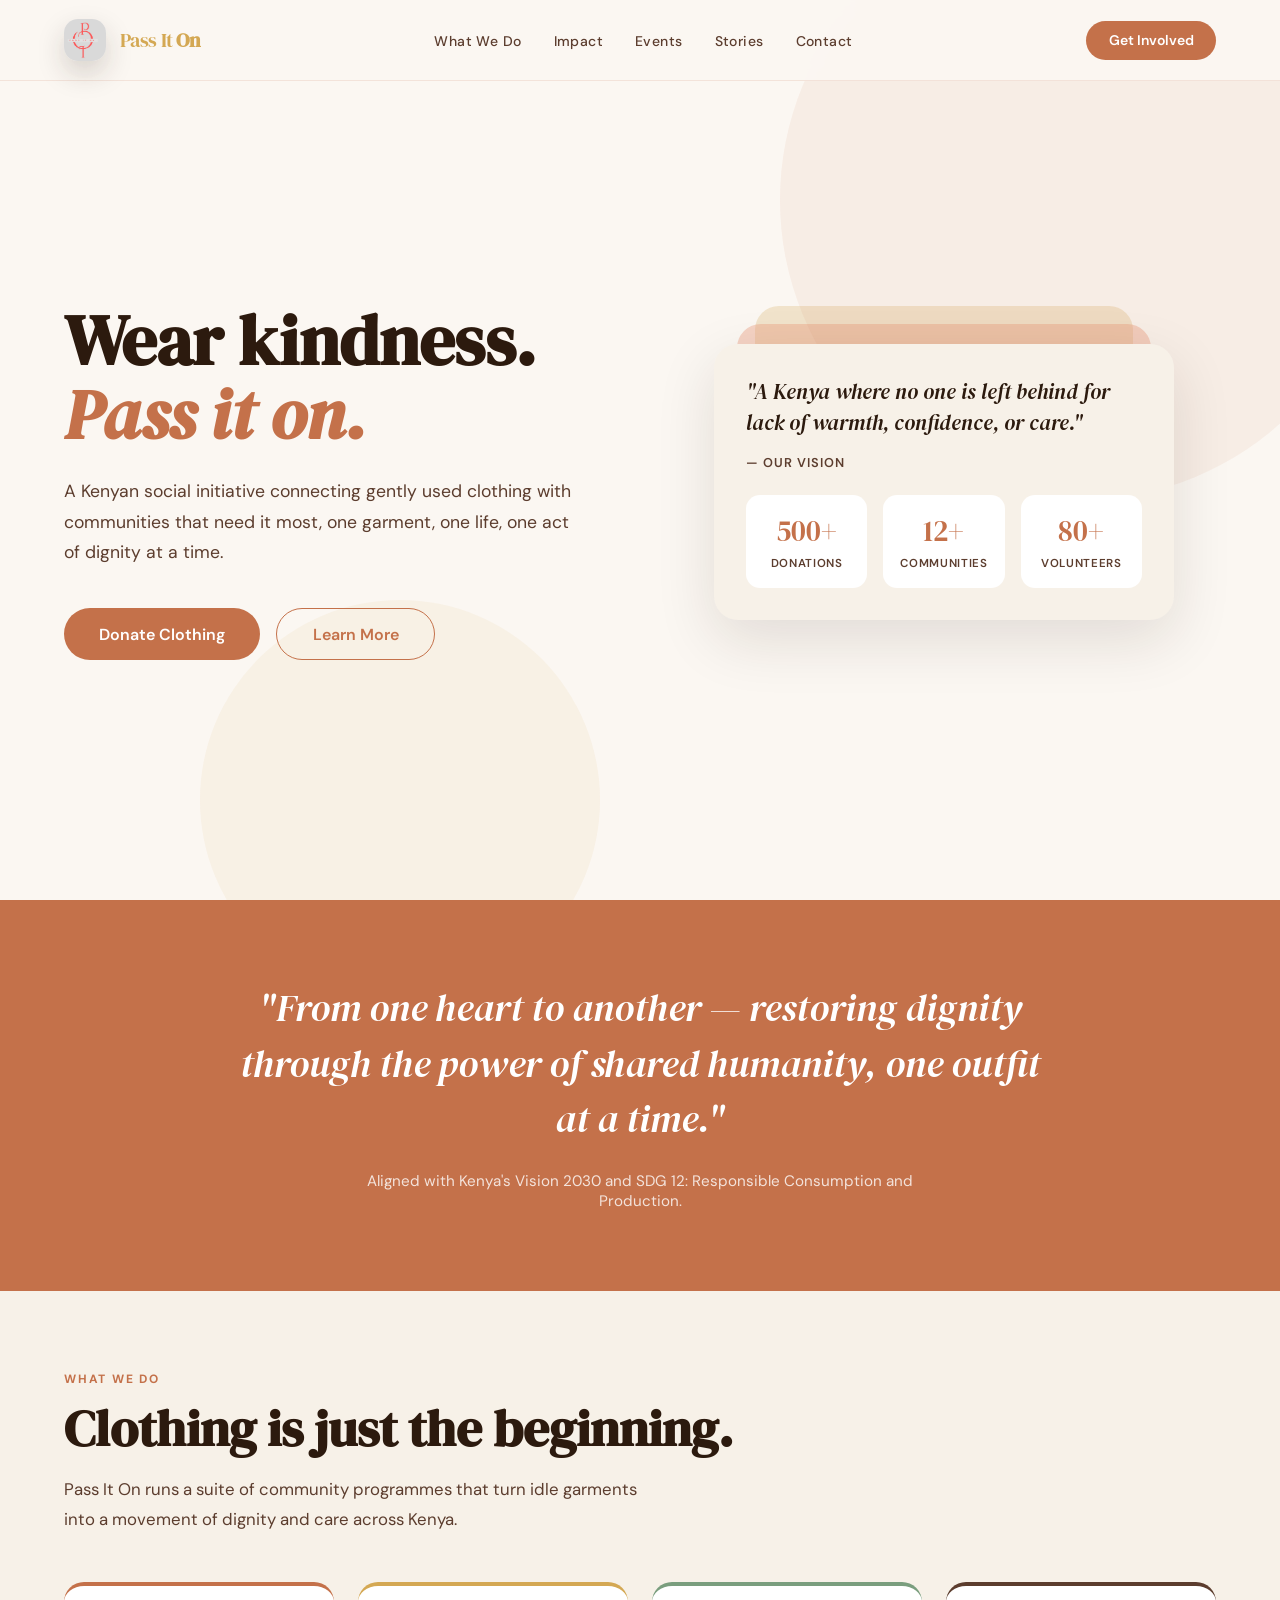
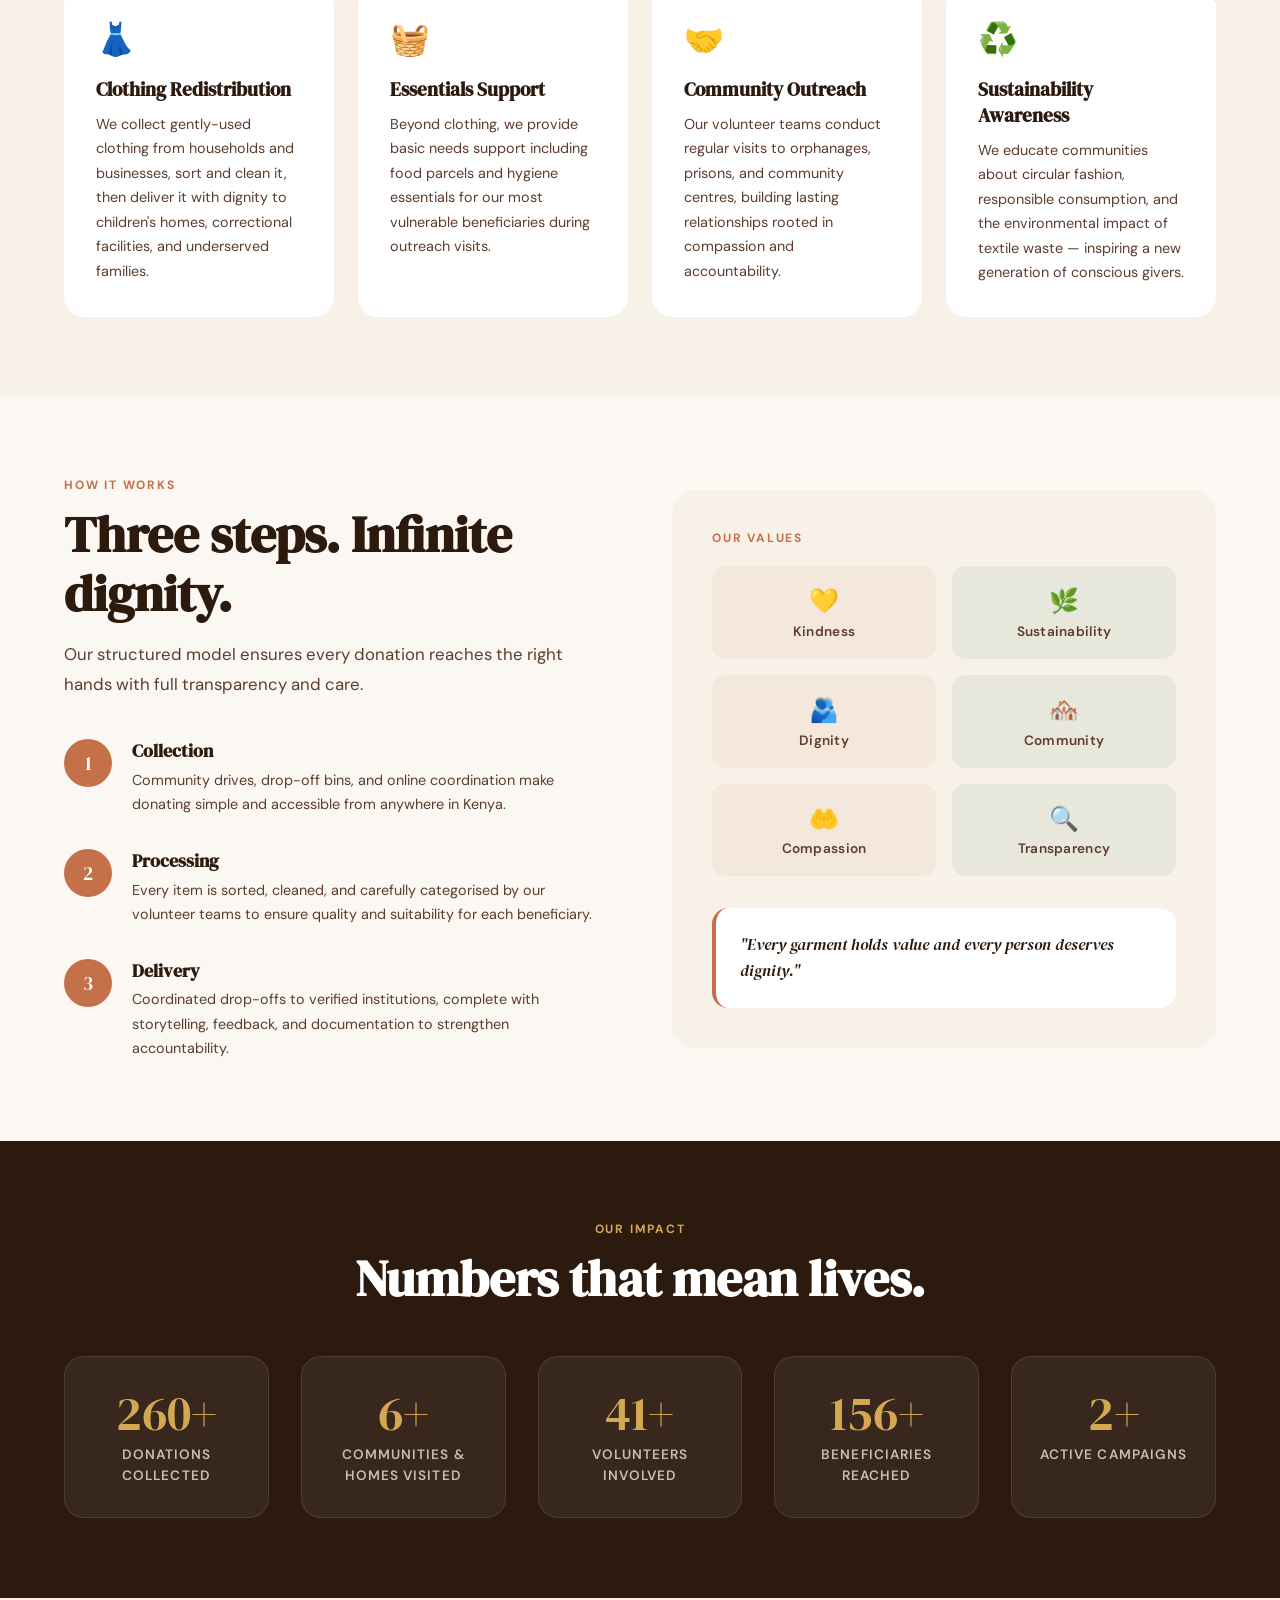
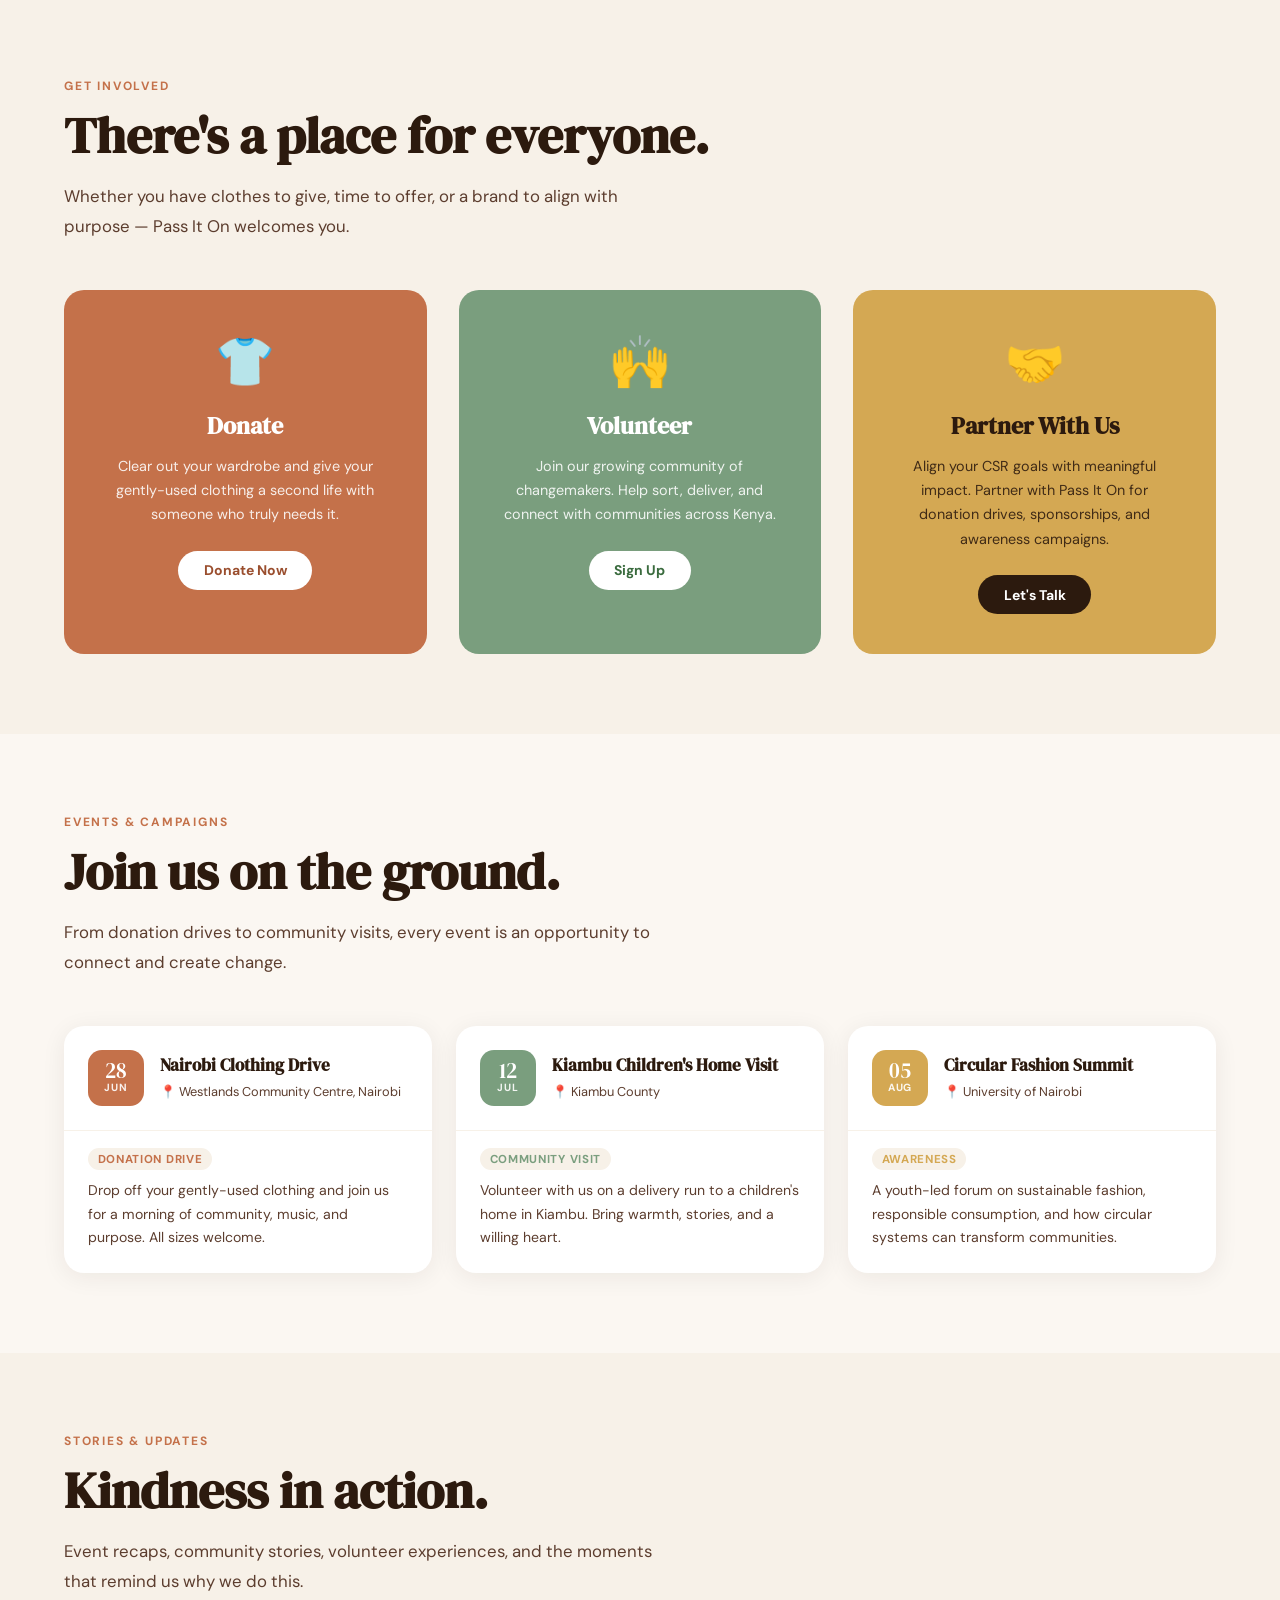
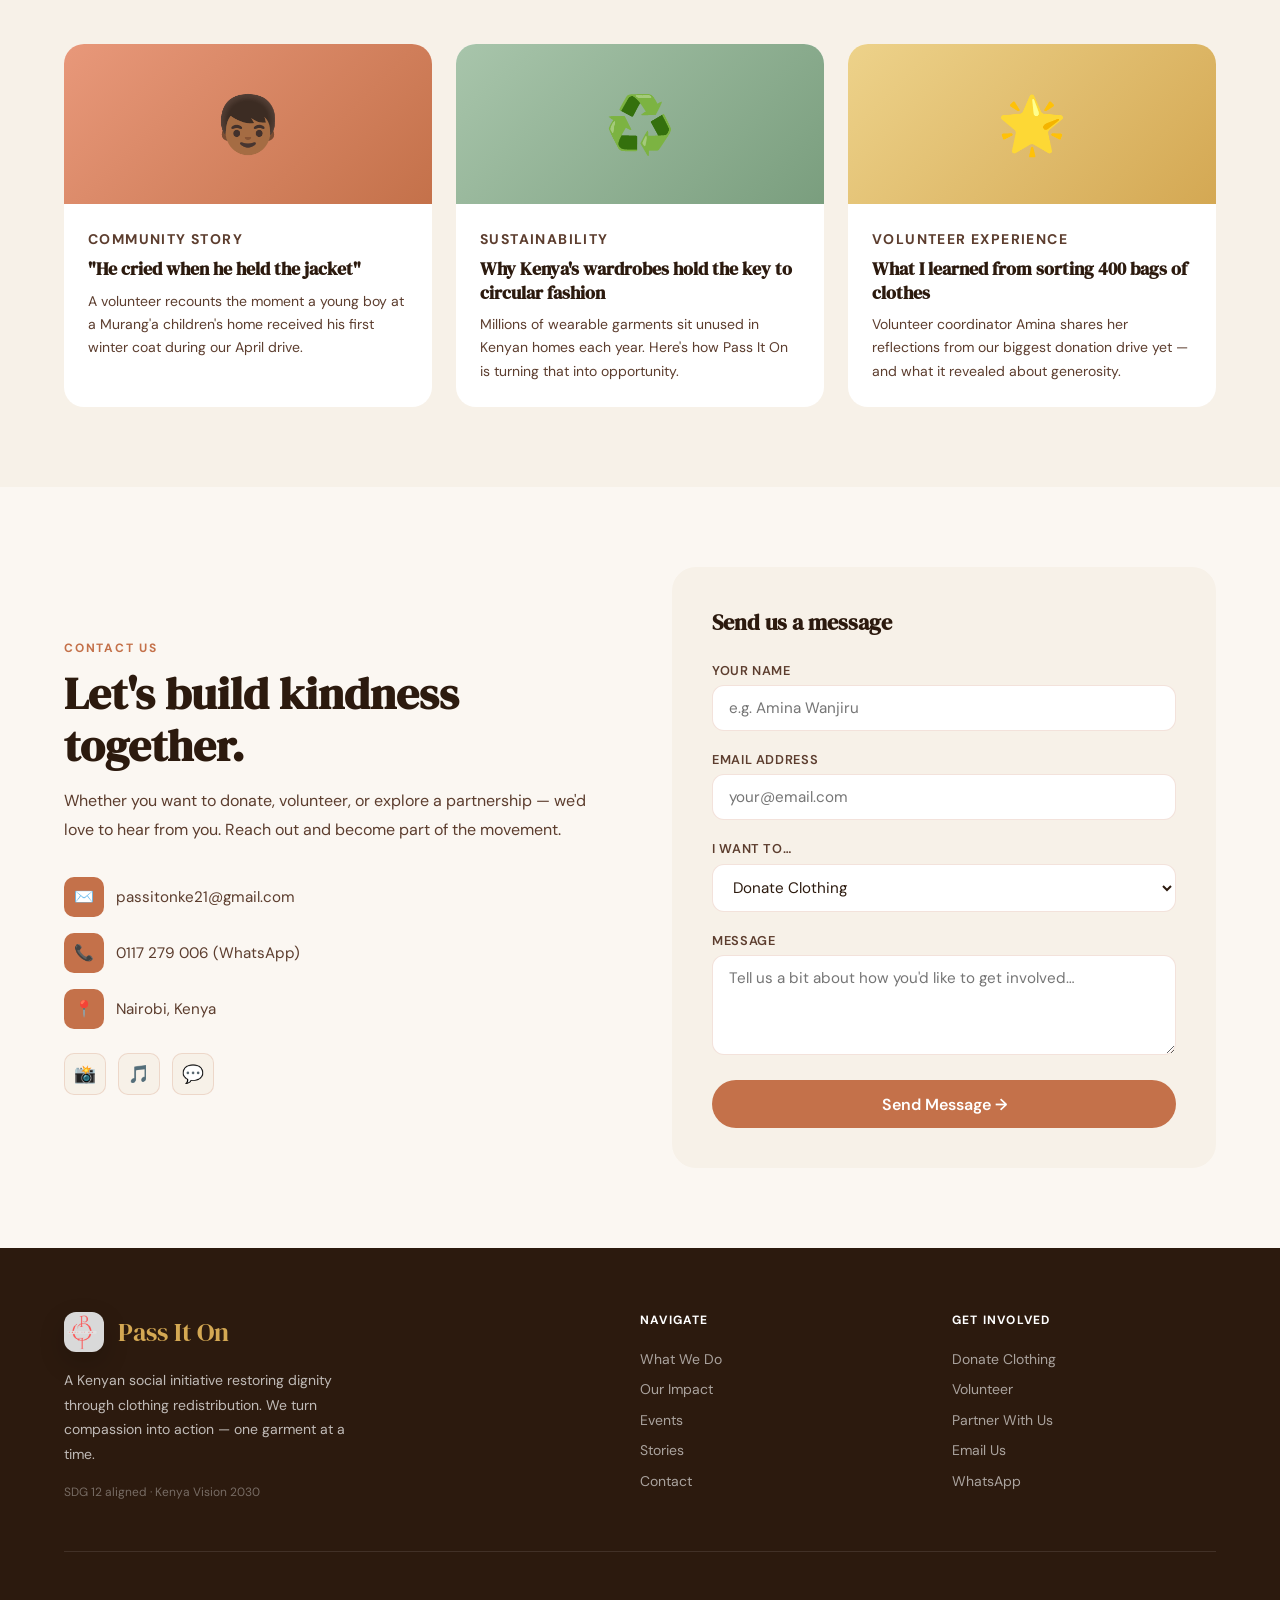
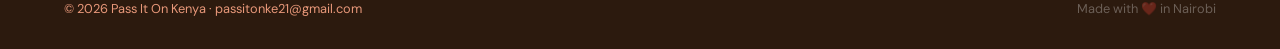
==== commit e8205827: "done" ====
--- a/index.html
+++ b/index.html
@@ -34,7 +34,7 @@
 
   <div class="hero-content">
     <h1 class="hero-tagline">Wear kindness.<br><em>Pass it on.</em></h1>
-    <p class="hero-desc">A Kenyan social initiative connecting gently-used clothing with communities that need it most — one garment, one life, one act of dignity at a time.</p>
+    <p class="hero-desc">A Kenyan social initiative connecting gently used clothing with communities that need it most, one garment, one life, one act of dignity at a time.</p>
     <div class="hero-ctas">
       <a class="btn btn-clay btn-lg" href="#get-involved">Donate Clothing</a>
       <a class="btn btn-outline btn-lg" href="#what-we-do">Learn More</a>
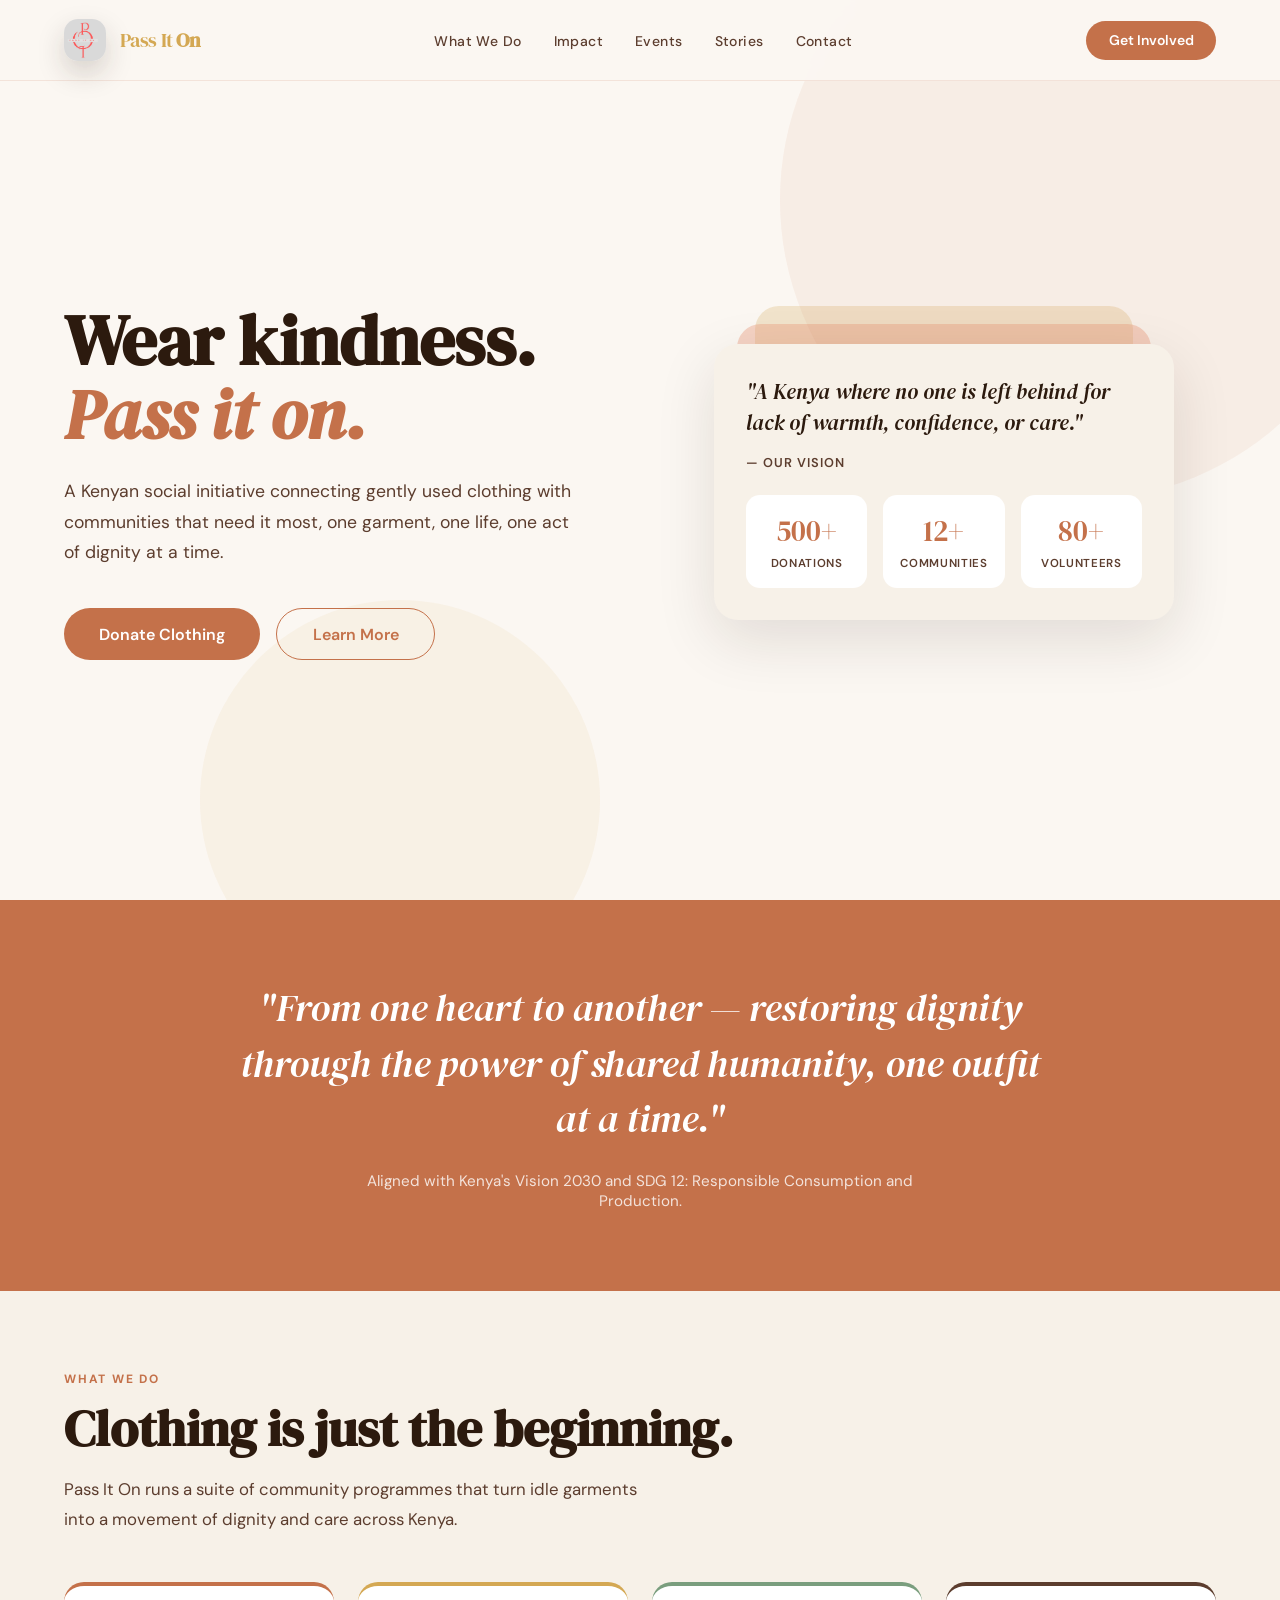
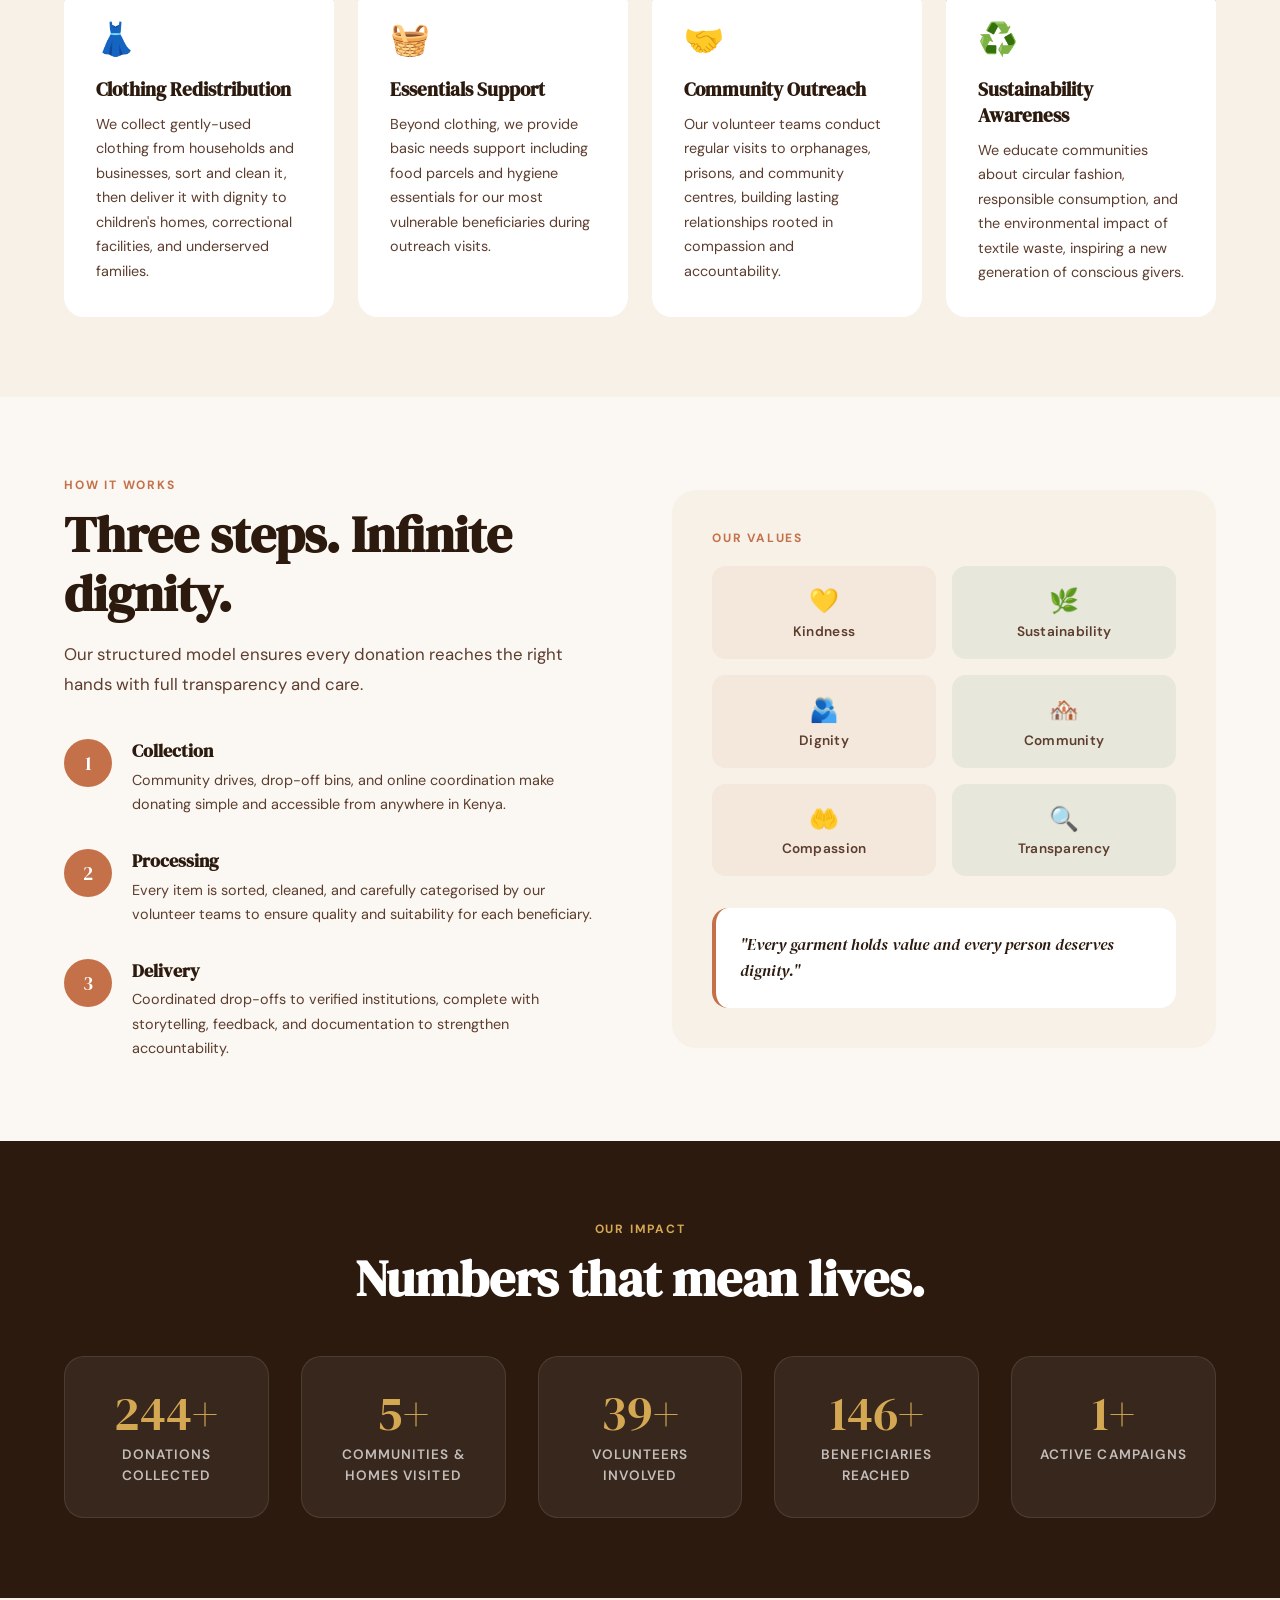
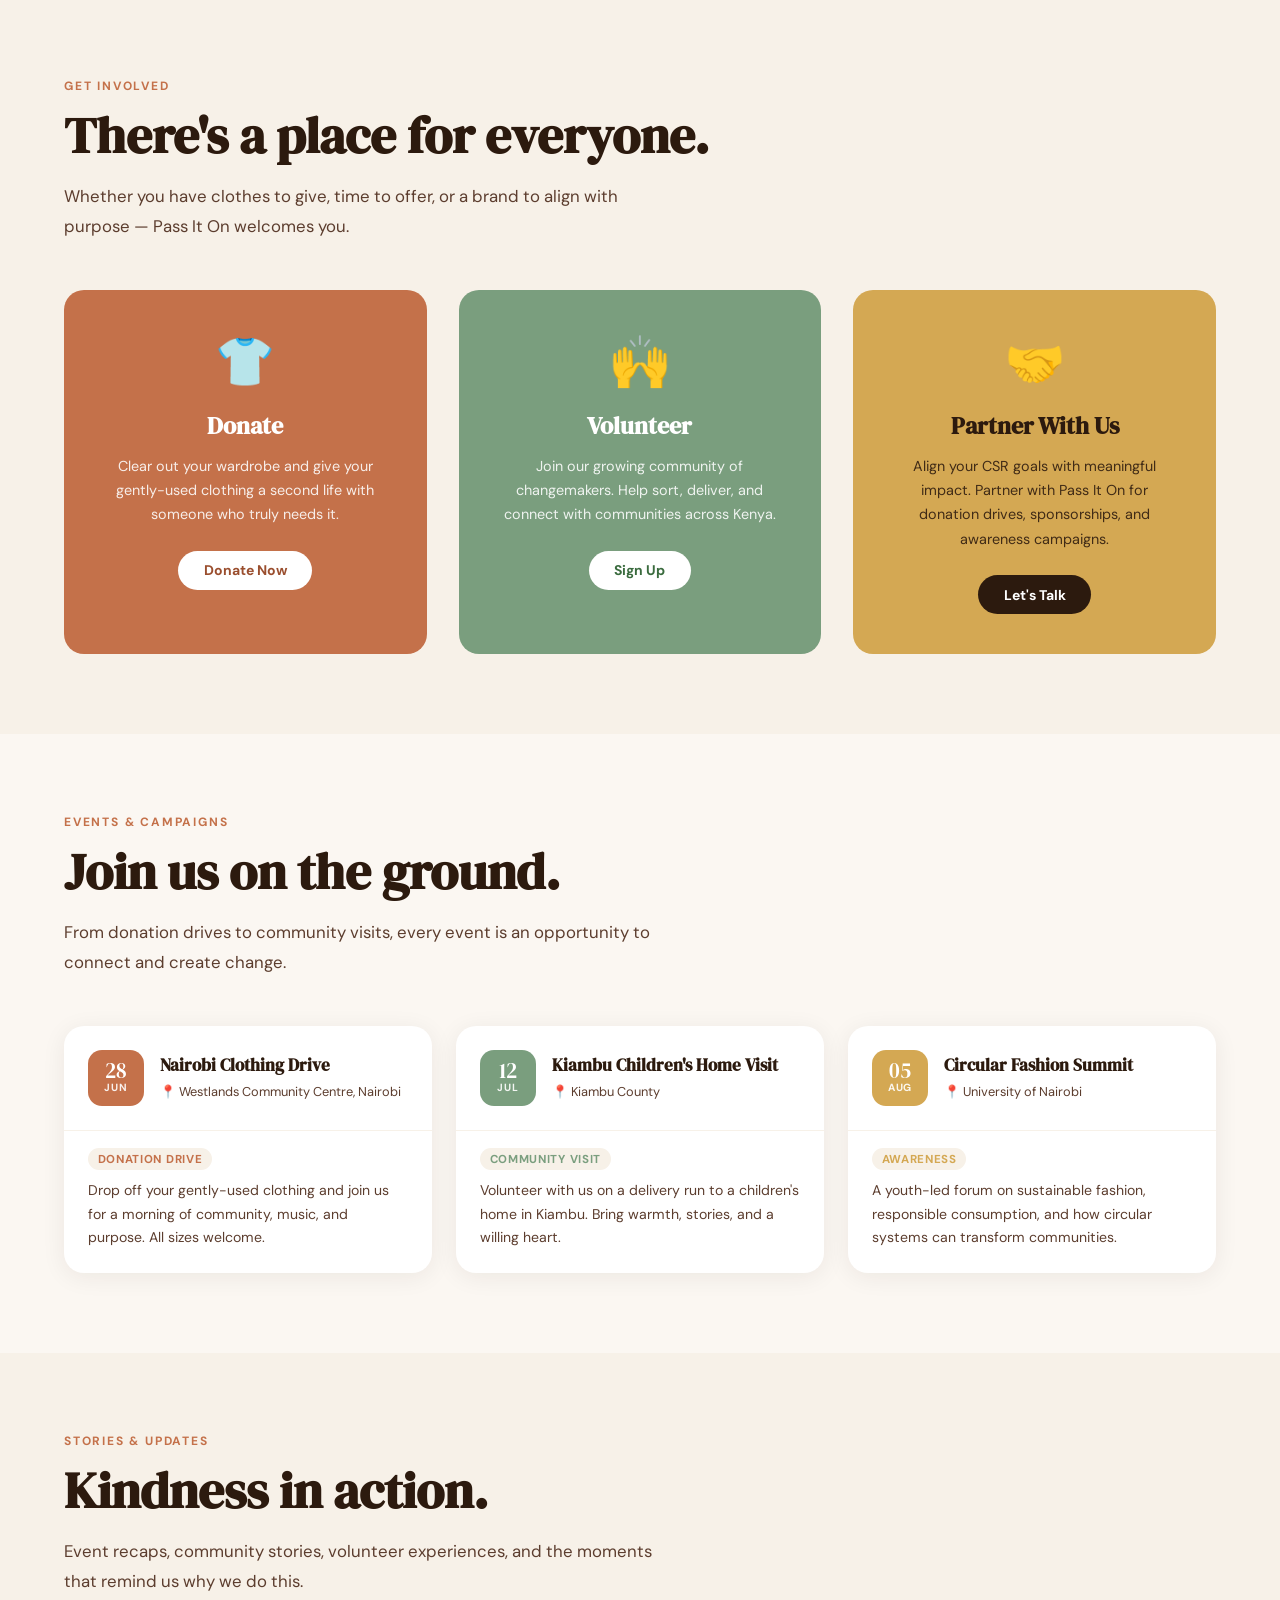
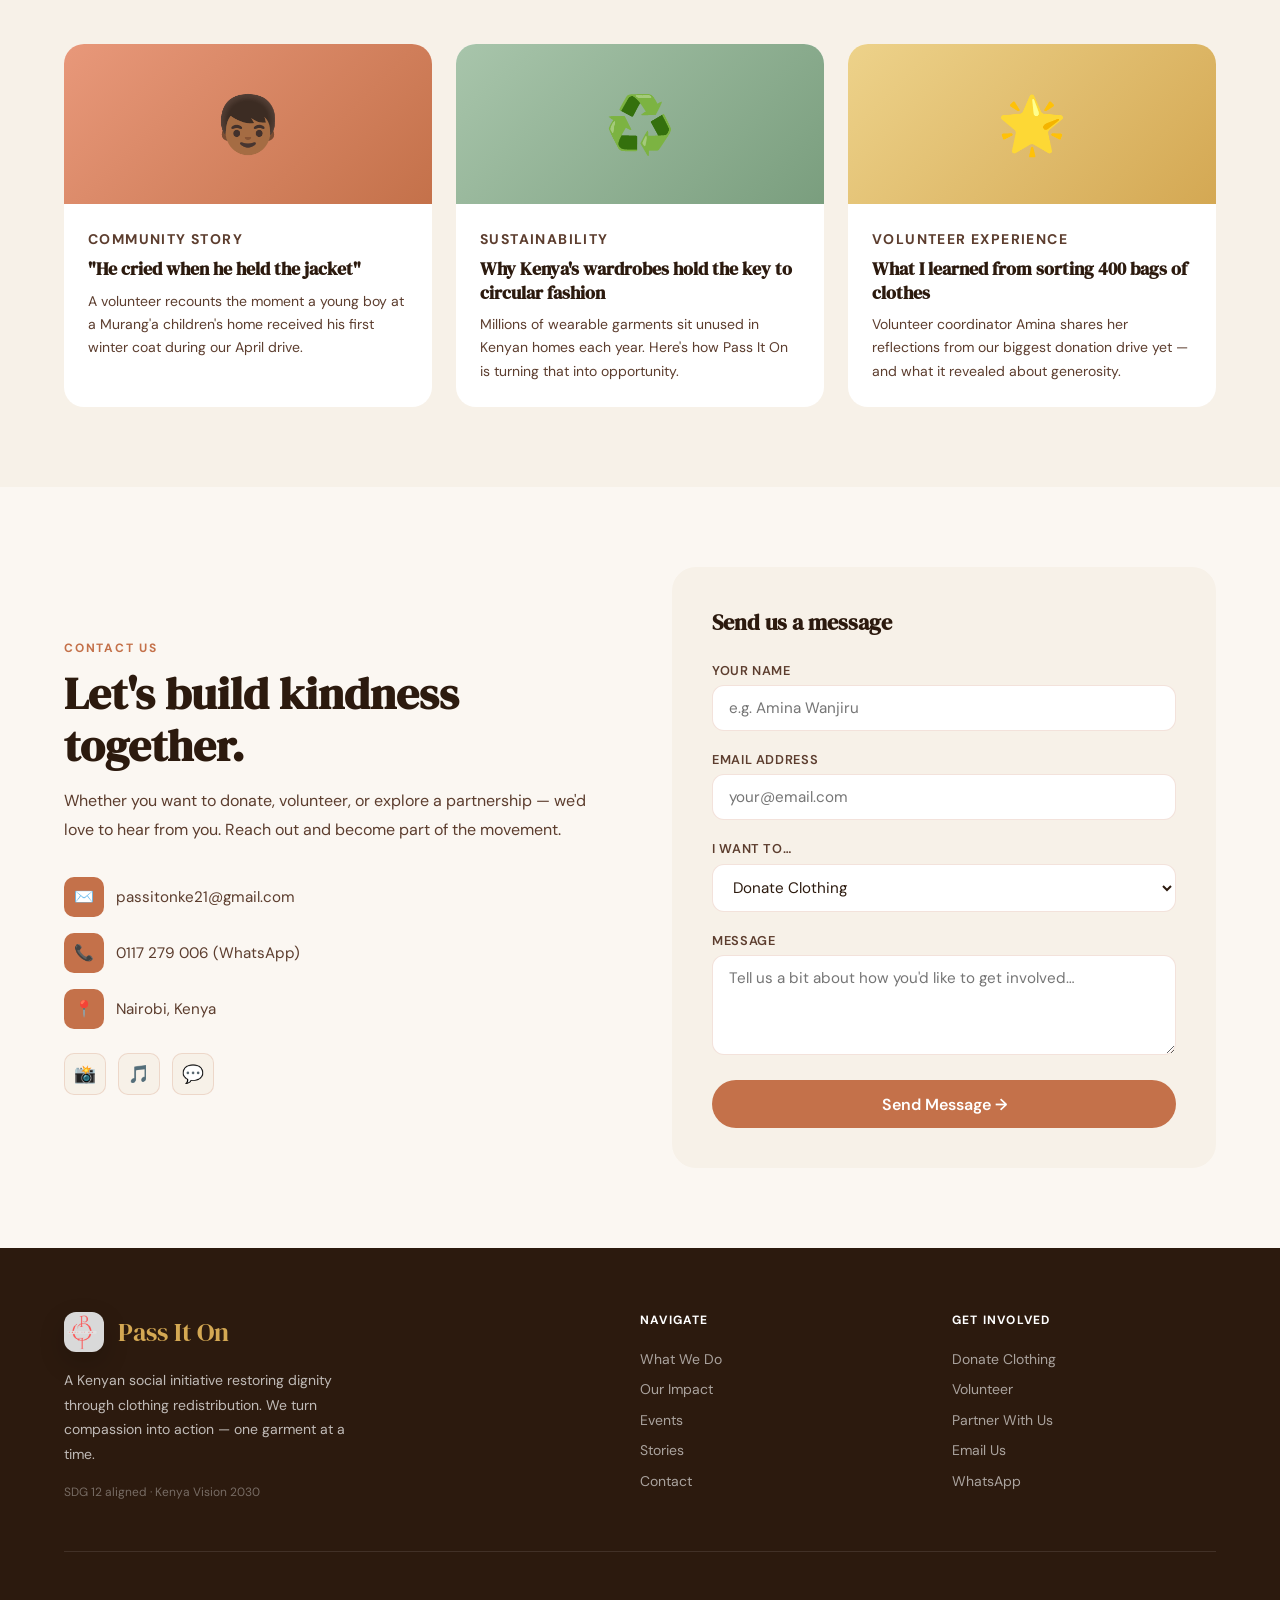
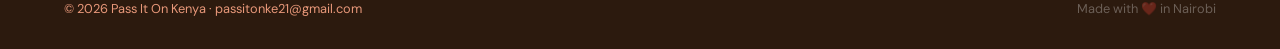
==== commit 8c7953f1: "done" ====
--- a/index.html
+++ b/index.html
@@ -99,7 +99,7 @@
     <div class="what-card brown reveal">
       <span class="what-icon">♻️</span>
       <h3>Sustainability Awareness</h3>
-      <p>We educate communities about circular fashion, responsible consumption, and the environmental impact of textile waste — inspiring a new generation of conscious givers.</p>
+      <p>We educate communities about circular fashion, responsible consumption, and the environmental impact of textile waste, inspiring a new generation of conscious givers.</p>
     </div>
   </div>
 </section>
